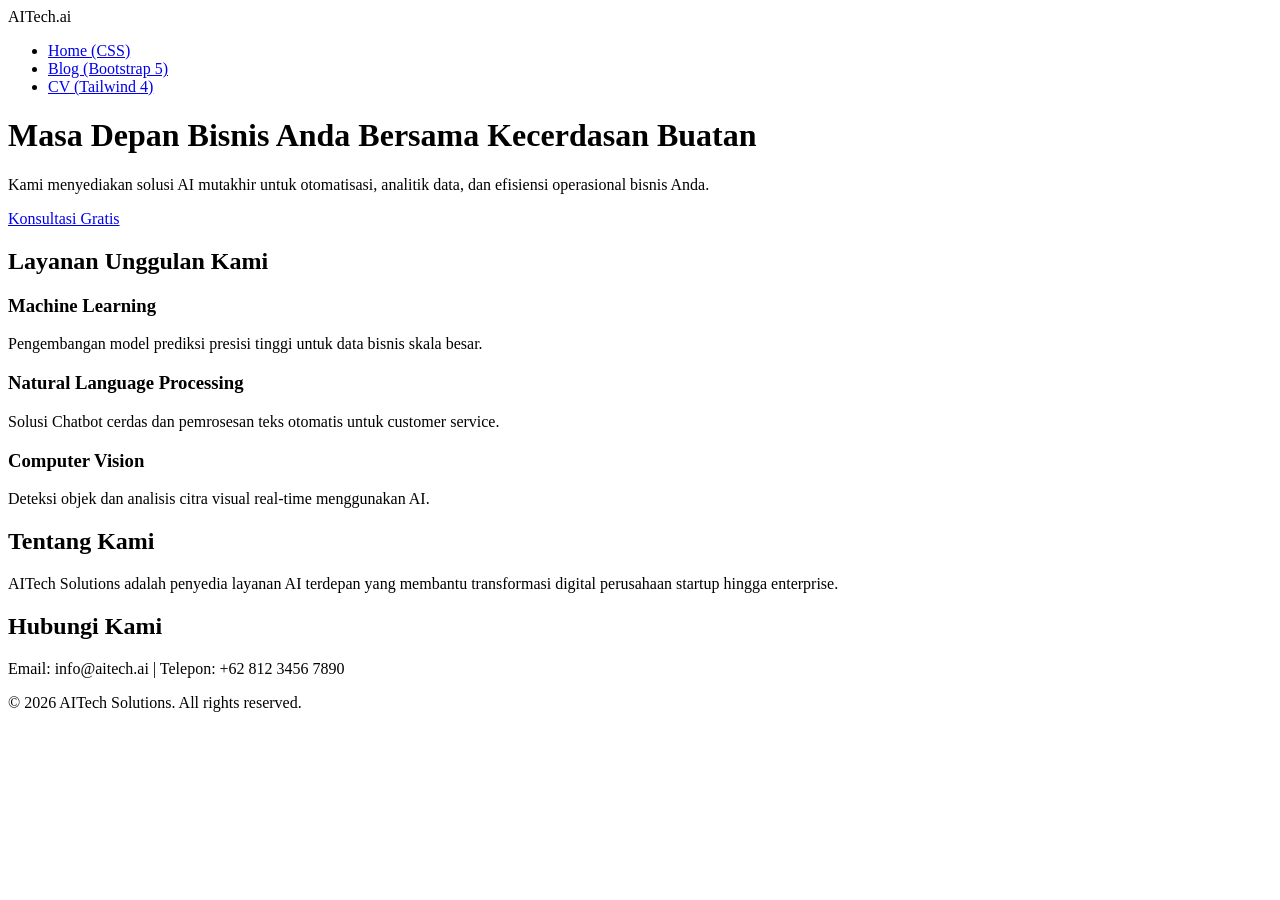
==== index.html @ 1548fb5c "Initial commit" ====
<!DOCTYPE html>
<html lang="id">
<head>
  <meta charset="UTF-8">
  <meta name="viewport" content="width=device-width, initial-scale=1.0">
  <title>AITech Solutions - Landing Page</title>
  <link rel="stylesheet" href="style.css">
</head>
<body>

  <!-- Navigasi Integrasi -->
  <nav class="navbar">
    <div class="logo">AITech.ai</div>
    <ul class="nav-links">
      <li><a href="index.html" class="active">Home (CSS)</a></li>
      <li><a href="blog.html">Blog (Bootstrap 5)</a></li>
      <li><a href="cv.html">CV (Tailwind 4)</a></li>
    </ul>
  </nav>

  <!-- Hero Section -->
  <header class="hero">
    <div class="hero-content">
      <h1>Masa Depan Bisnis Anda Bersama Kecerdasan Buatan</h1>
      <p>Kami menyediakan solusi AI mutakhir untuk otomatisasi, analitik data, dan efisiensi operasional bisnis Anda.</p>
      <a href="#contact" class="btn">Konsultasi Gratis</a>
    </div>
  </header>

  <!-- Features / Services Section -->
  <section class="services">
    <h2>Layanan Unggulan Kami</h2>
    <div class="card-grid">
      <div class="card">
        <h3>Machine Learning</h3>
        <p>Pengembangan model prediksi presisi tinggi untuk data bisnis skala besar.</p>
      </div>
      <div class="card">
        <h3>Natural Language Processing</h3>
        <p>Solusi Chatbot cerdas dan pemrosesan teks otomatis untuk customer service.</p>
      </div>
      <div class="card">
        <h3>Computer Vision</h3>
        <p>Deteksi objek dan analisis citra visual real-time menggunakan AI.</p>
      </div>
    </div>
  </section>

  <!-- About Section -->
  <section class="about">
    <h2>Tentang Kami</h2>
    <p>AITech Solutions adalah penyedia layanan AI terdepan yang membantu transformasi digital perusahaan startup hingga enterprise.</p>
  </section>

  <!-- Contact / Footer Section -->
  <footer id="contact" class="footer">
    <h2>Hubungi Kami</h2>
    <p>Email: info@aitech.ai | Telepon: +62 812 3456 7890</p>
    <p>&copy; 2026 AITech Solutions. All rights reserved.</p>
  </footer>

</body>
</html>
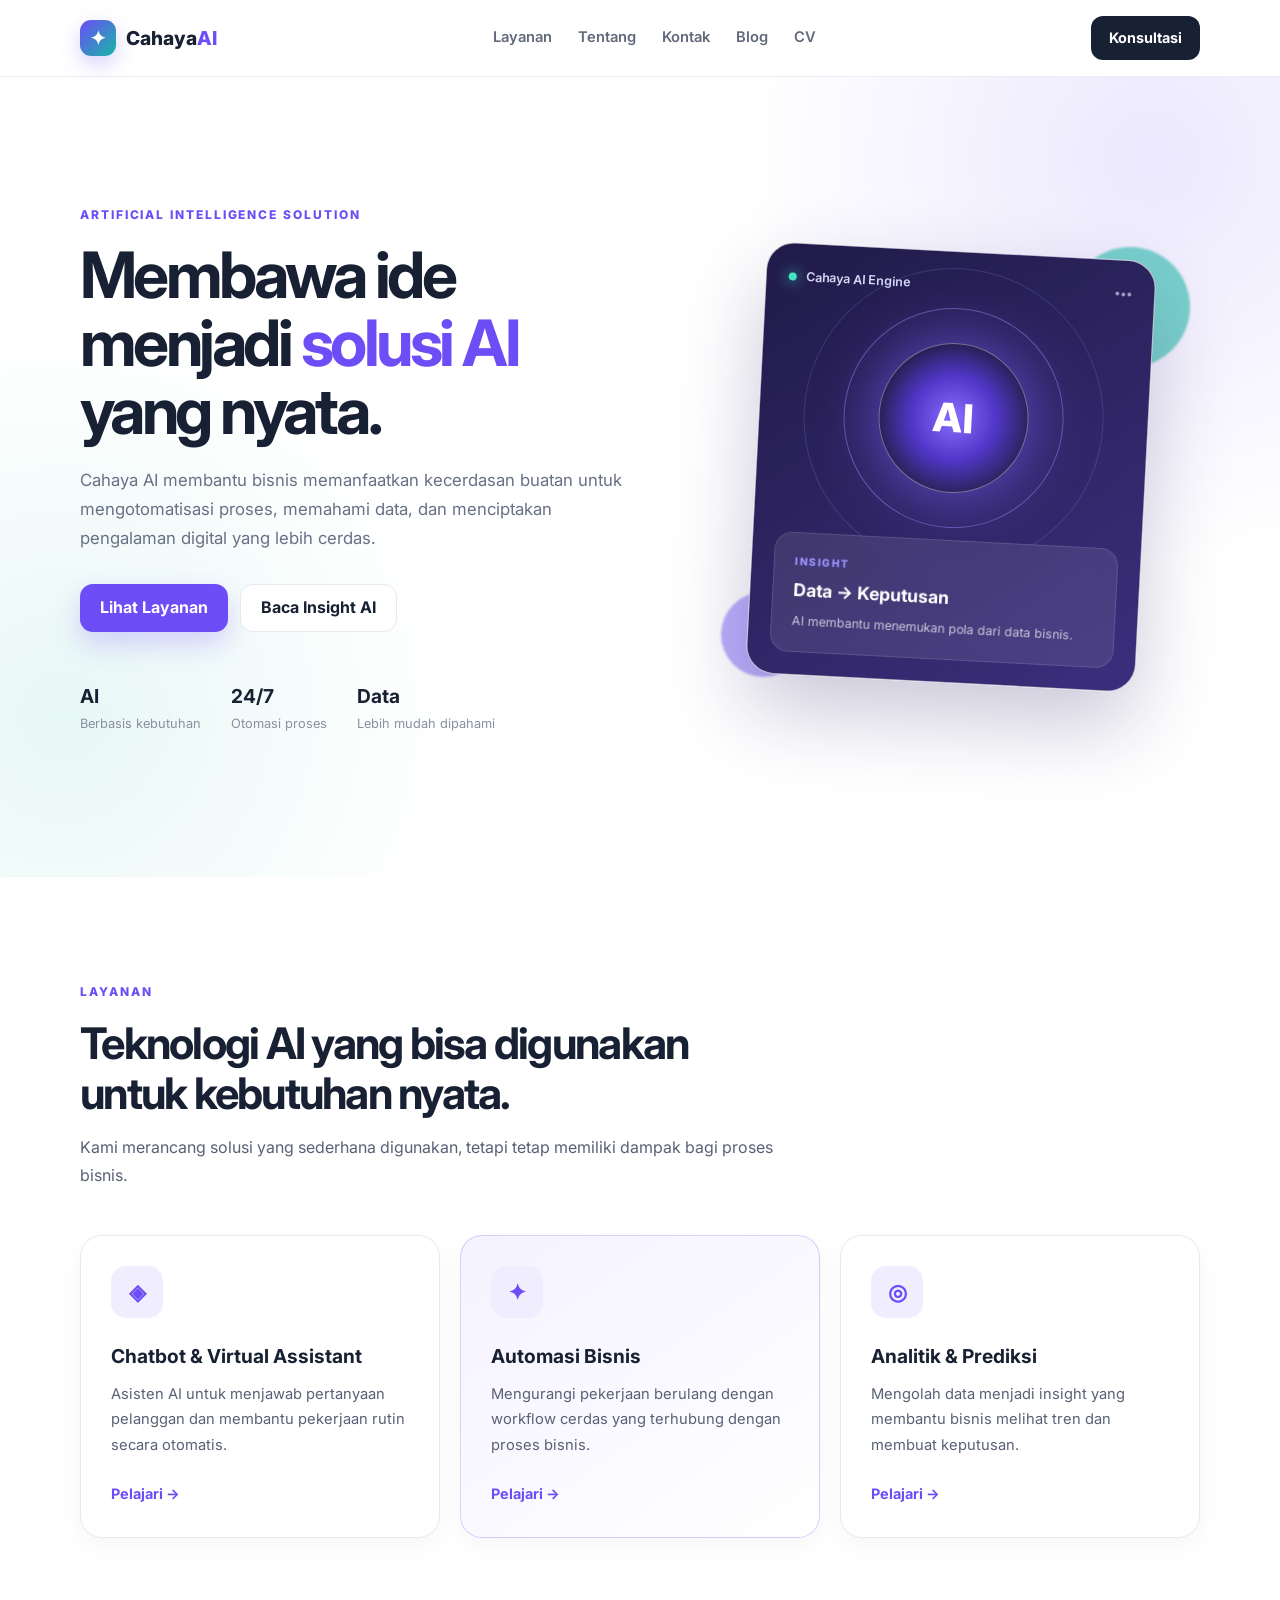
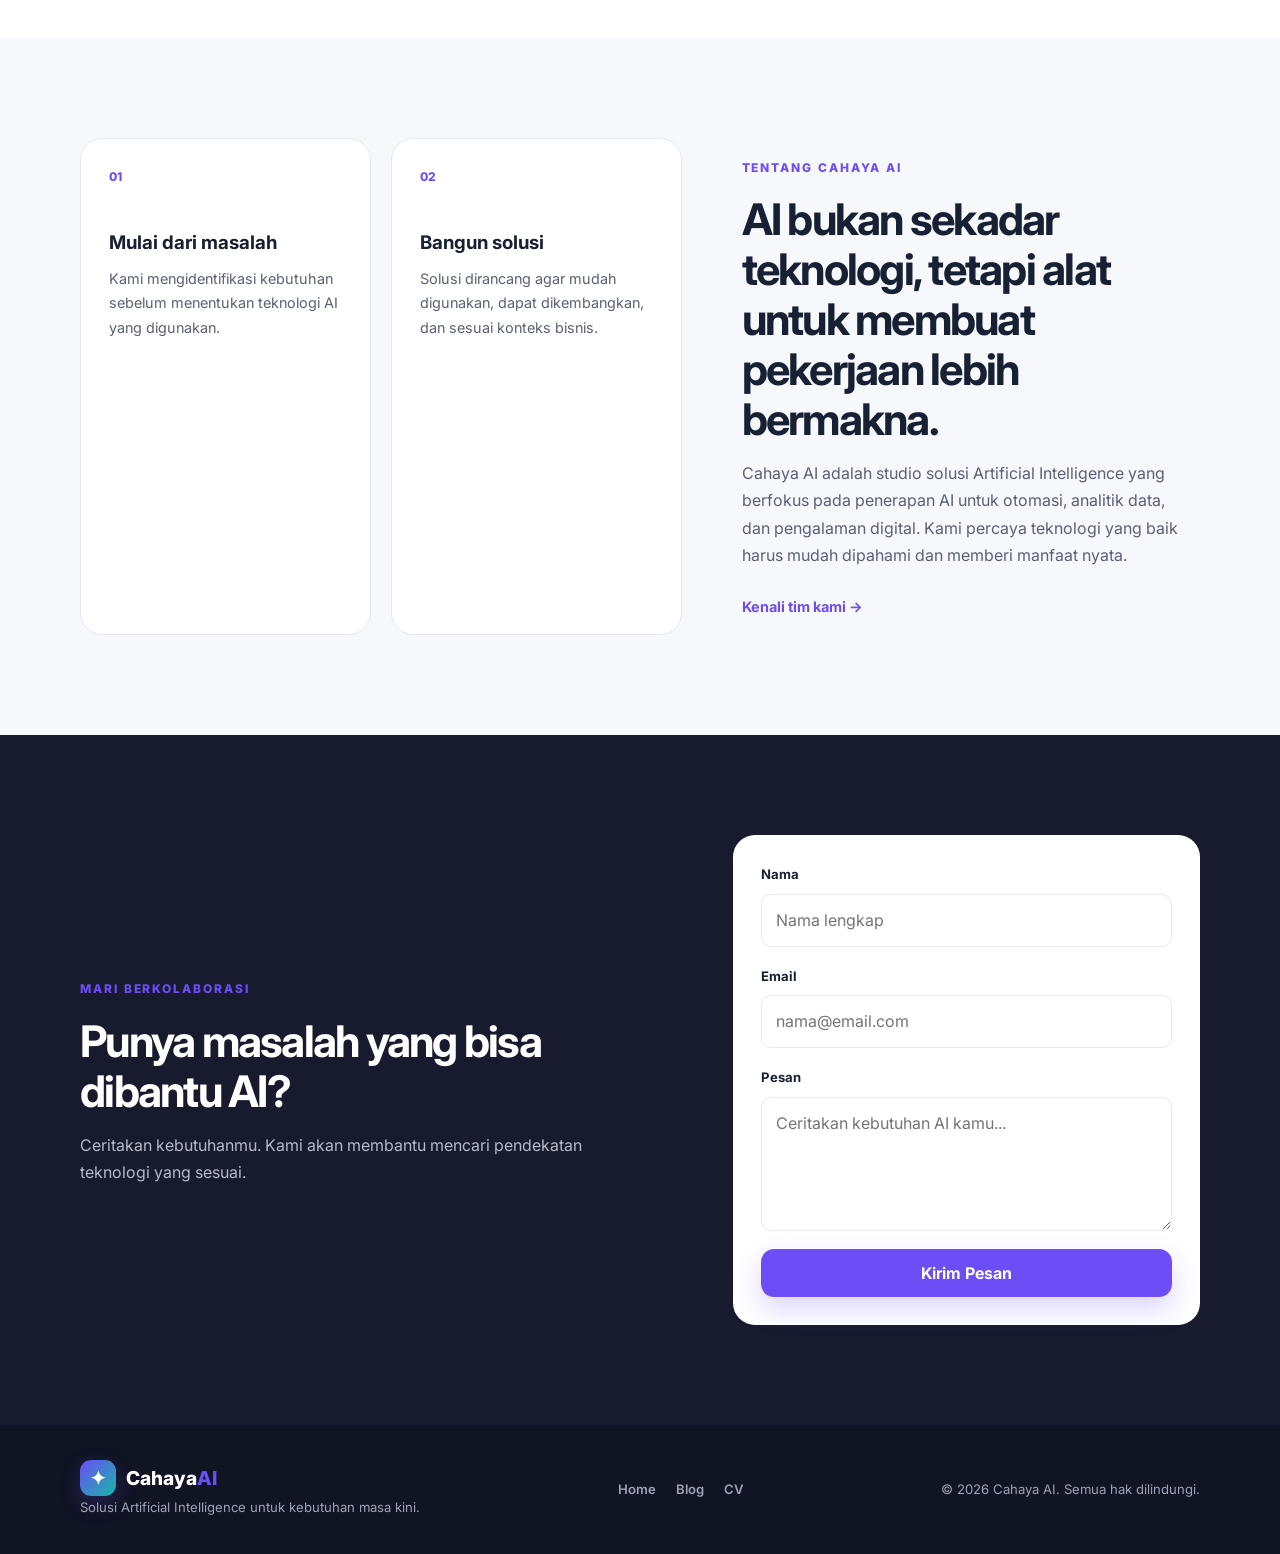
==== commit 1d934664: "commit" ====
--- a/index.html
+++ b/index.html
@@ -1,63 +1,194 @@
 <!DOCTYPE html>
 <html lang="id">
 <head>
-  <meta charset="UTF-8">
-  <meta name="viewport" content="width=device-width, initial-scale=1.0">
-  <title>AITech Solutions - Landing Page</title>
-  <link rel="stylesheet" href="style.css">
+    <meta charset="UTF-8">
+    <meta name="viewport" content="width=device-width, initial-scale=1.0">
+    <meta name="description" content="Cahaya AI - Jasa Artificial Intelligence untuk membantu bisnis berkembang melalui teknologi AI.">
+    <title>Cahaya AI | Solusi Artificial Intelligence</title>
+
+    <link rel="preconnect" href="https://fonts.googleapis.com">
+    <link rel="preconnect" href="https://fonts.gstatic.com" crossorigin>
+    <link href="https://fonts.googleapis.com/css2?family=Inter:wght@400;500;600;700;800&display=swap" rel="stylesheet">
+
+    <link rel="stylesheet" href="assets/css/style.css">
 </head>
 <body>
+    <header class="site-header">
+        <nav class="navbar container" aria-label="Navigasi utama">
+            <a class="brand" href="index.html" aria-label="Cahaya AI">
+                <span class="brand-mark">✦</span>
+                <span>Cahaya<span class="brand-accent">AI</span></span>
+            </a>
 
-  <!-- Navigasi Integrasi -->
-  <nav class="navbar">
-    <div class="logo">AITech.ai</div>
-    <ul class="nav-links">
-      <li><a href="index.html" class="active">Home (CSS)</a></li>
-      <li><a href="blog.html">Blog (Bootstrap 5)</a></li>
-      <li><a href="cv.html">CV (Tailwind 4)</a></li>
-    </ul>
-  </nav>
+            <div class="nav-links">
+                <a href="#layanan">Layanan</a>
+                <a href="#tentang">Tentang</a>
+                <a href="#kontak">Kontak</a>
+                <a href="blog.html">Blog</a>
+                <a href="cv.html">CV</a>
+            </div>
 
-  <!-- Hero Section -->
-  <header class="hero">
-    <div class="hero-content">
-      <h1>Masa Depan Bisnis Anda Bersama Kecerdasan Buatan</h1>
-      <p>Kami menyediakan solusi AI mutakhir untuk otomatisasi, analitik data, dan efisiensi operasional bisnis Anda.</p>
-      <a href="#contact" class="btn">Konsultasi Gratis</a>
-    </div>
-  </header>
+            <a class="nav-cta" href="#kontak">Konsultasi</a>
+        </nav>
+    </header>
 
-  <!-- Features / Services Section -->
-  <section class="services">
-    <h2>Layanan Unggulan Kami</h2>
-    <div class="card-grid">
-      <div class="card">
-        <h3>Machine Learning</h3>
-        <p>Pengembangan model prediksi presisi tinggi untuk data bisnis skala besar.</p>
-      </div>
-      <div class="card">
-        <h3>Natural Language Processing</h3>
-        <p>Solusi Chatbot cerdas dan pemrosesan teks otomatis untuk customer service.</p>
-      </div>
-      <div class="card">
-        <h3>Computer Vision</h3>
-        <p>Deteksi objek dan analisis citra visual real-time menggunakan AI.</p>
-      </div>
-    </div>
-  </section>
+    <main>
+        <section class="hero">
+            <div class="container hero-grid">
+                <div class="hero-content">
+                    <span class="eyebrow">ARTIFICIAL INTELLIGENCE SOLUTION</span>
+                    <h1>Membawa ide menjadi <span>solusi AI</span> yang nyata.</h1>
+                    <p>
+                        Cahaya AI membantu bisnis memanfaatkan kecerdasan buatan untuk
+                        mengotomatisasi proses, memahami data, dan menciptakan pengalaman
+                        digital yang lebih cerdas.
+                    </p>
 
-  <!-- About Section -->
-  <section class="about">
-    <h2>Tentang Kami</h2>
-    <p>AITech Solutions adalah penyedia layanan AI terdepan yang membantu transformasi digital perusahaan startup hingga enterprise.</p>
-  </section>
+                    <div class="hero-actions">
+                        <a class="button button-primary" href="#layanan">Lihat Layanan</a>
+                        <a class="button button-secondary" href="blog.html">Baca Insight AI</a>
+                    </div>
 
-  <!-- Contact / Footer Section -->
-  <footer id="contact" class="footer">
-    <h2>Hubungi Kami</h2>
-    <p>Email: info@aitech.ai | Telepon: +62 812 3456 7890</p>
-    <p>&copy; 2026 AITech Solutions. All rights reserved.</p>
-  </footer>
+                    <div class="hero-stats" aria-label="Keunggulan Cahaya AI">
+                        <div>
+                            <strong>AI</strong>
+                            <span>Berbasis kebutuhan</span>
+                        </div>
+                        <div>
+                            <strong>24/7</strong>
+                            <span>Otomasi proses</span>
+                        </div>
+                        <div>
+                            <strong>Data</strong>
+                            <span>Lebih mudah dipahami</span>
+                        </div>
+                    </div>
+                </div>
 
+                <div class="hero-visual" aria-label="Ilustrasi kecerdasan buatan">
+                    <div class="orb orb-one"></div>
+                    <div class="orb orb-two"></div>
+                    <div class="ai-panel">
+                        <div class="panel-top">
+                            <span class="status-dot"></span>
+                            <span>Cahaya AI Engine</span>
+                            <span class="panel-menu">•••</span>
+                        </div>
+                        <div class="ai-core">
+                            <div class="core-ring">
+                                <span>AI</span>
+                            </div>
+                            <div class="pulse pulse-one"></div>
+                            <div class="pulse pulse-two"></div>
+                        </div>
+                        <div class="insight-card">
+                            <span class="mini-label">INSIGHT</span>
+                            <strong>Data → Keputusan</strong>
+                            <p>AI membantu menemukan pola dari data bisnis.</p>
+                        </div>
+                    </div>
+                </div>
+            </div>
+        </section>
+
+        <section class="services section" id="layanan">
+            <div class="container">
+                <div class="section-heading">
+                    <span class="eyebrow">LAYANAN</span>
+                    <h2>Teknologi AI yang bisa digunakan untuk kebutuhan nyata.</h2>
+                    <p>Kami merancang solusi yang sederhana digunakan, tetapi tetap memiliki dampak bagi proses bisnis.</p>
+                </div>
+
+                <div class="service-grid">
+                    <article class="service-card">
+                        <div class="service-icon">◈</div>
+                        <h3>Chatbot & Virtual Assistant</h3>
+                        <p>Asisten AI untuk menjawab pertanyaan pelanggan dan membantu pekerjaan rutin secara otomatis.</p>
+                        <a href="#kontak">Pelajari →</a>
+                    </article>
+
+                    <article class="service-card featured-card">
+                        <div class="service-icon">✦</div>
+                        <h3>Automasi Bisnis</h3>
+                        <p>Mengurangi pekerjaan berulang dengan workflow cerdas yang terhubung dengan proses bisnis.</p>
+                        <a href="#kontak">Pelajari →</a>
+                    </article>
+
+                    <article class="service-card">
+                        <div class="service-icon">◎</div>
+                        <h3>Analitik & Prediksi</h3>
+                        <p>Mengolah data menjadi insight yang membantu bisnis melihat tren dan membuat keputusan.</p>
+                        <a href="#kontak">Pelajari →</a>
+                    </article>
+                </div>
+            </div>
+        </section>
+
+        <section class="about section" id="tentang">
+            <div class="container about-grid">
+                <div class="about-card">
+                    <span class="number">01</span>
+                    <h3>Mulai dari masalah</h3>
+                    <p>Kami mengidentifikasi kebutuhan sebelum menentukan teknologi AI yang digunakan.</p>
+                </div>
+                <div class="about-card">
+                    <span class="number">02</span>
+                    <h3>Bangun solusi</h3>
+                    <p>Solusi dirancang agar mudah digunakan, dapat dikembangkan, dan sesuai konteks bisnis.</p>
+                </div>
+                <div class="about-copy">
+                    <span class="eyebrow">TENTANG CAHAYA AI</span>
+                    <h2>AI bukan sekadar teknologi, tetapi alat untuk membuat pekerjaan lebih bermakna.</h2>
+                    <p>
+                        Cahaya AI adalah studio solusi Artificial Intelligence yang berfokus
+                        pada penerapan AI untuk otomasi, analitik data, dan pengalaman digital.
+                        Kami percaya teknologi yang baik harus mudah dipahami dan memberi manfaat nyata.
+                    </p>
+                    <a class="text-link" href="cv.html">Kenali tim kami →</a>
+                </div>
+            </div>
+        </section>
+
+        <section class="contact section" id="kontak">
+            <div class="container contact-box">
+                <div>
+                    <span class="eyebrow">MARI BERKOLABORASI</span>
+                    <h2>Punya masalah yang bisa dibantu AI?</h2>
+                    <p>Ceritakan kebutuhanmu. Kami akan membantu mencari pendekatan teknologi yang sesuai.</p>
+                </div>
+
+                <form class="contact-form" action="#" method="post">
+                    <label for="name">Nama</label>
+                    <input id="name" name="name" type="text" placeholder="Nama lengkap" required>
+
+                    <label for="email">Email</label>
+                    <input id="email" name="email" type="email" placeholder="nama@email.com" required>
+
+                    <label for="message">Pesan</label>
+                    <textarea id="message" name="message" rows="4" placeholder="Ceritakan kebutuhan AI kamu..." required></textarea>
+
+                    <button class="button button-primary" type="submit">Kirim Pesan</button>
+                </form>
+            </div>
+        </section>
+    </main>
+
+    <footer class="site-footer">
+        <div class="container footer-content">
+            <div>
+                <a class="brand" href="index.html">
+                    <span class="brand-mark">✦</span>
+                    <span>Cahaya<span class="brand-accent">AI</span></span>
+                </a>
+                <p>Solusi Artificial Intelligence untuk kebutuhan masa kini.</p>
+            </div>
+            <div class="footer-links">
+                <a href="index.html">Home</a>
+                <a href="blog.html">Blog</a>
+                <a href="cv.html">CV</a>
+            </div>
+            <p>© 2026 Cahaya AI. Semua hak dilindungi.</p>
+        </div>
+    </footer>
 </body>
-</html>+</html>
--- a/assets/css/style.css
+++ b/assets/css/style.css
@@ -0,0 +1,631 @@
+/* =========================================================
+   CAHAYA AI - External CSS
+   Landing page menggunakan CSS murni tanpa framework.
+   ========================================================= */
+
+:root {
+    --primary: #6c4df6;
+    --primary-dark: #4d35c7;
+    --secondary: #17b7a5;
+    --dark: #182033;
+    --text: #596176;
+    --light: #f7f8fc;
+    --white: #ffffff;
+    --border: #e7e9f1;
+    --shadow: 0 20px 60px rgba(40, 32, 90, 0.12);
+    --radius: 22px;
+}
+
+* {
+    box-sizing: border-box;
+    margin: 0;
+    padding: 0;
+}
+
+html {
+    scroll-behavior: smooth;
+}
+
+body {
+    font-family: "Inter", sans-serif;
+    color: var(--text);
+    background: var(--white);
+    line-height: 1.7;
+}
+
+a {
+    color: inherit;
+    text-decoration: none;
+}
+
+.container {
+    width: min(1120px, 92%);
+    margin-inline: auto;
+}
+
+.site-header {
+    position: sticky;
+    top: 0;
+    z-index: 100;
+    background: rgba(255, 255, 255, 0.92);
+    border-bottom: 1px solid rgba(231, 233, 241, 0.8);
+    backdrop-filter: blur(12px);
+}
+
+.navbar {
+    min-height: 76px;
+    display: flex;
+    align-items: center;
+    justify-content: space-between;
+    gap: 24px;
+}
+
+.brand {
+    display: inline-flex;
+    align-items: center;
+    gap: 10px;
+    color: var(--dark);
+    font-size: 1.2rem;
+    font-weight: 800;
+}
+
+.brand-mark {
+    width: 36px;
+    height: 36px;
+    display: grid;
+    place-items: center;
+    color: white;
+    background: linear-gradient(135deg, var(--primary), var(--secondary));
+    border-radius: 11px;
+    box-shadow: 0 8px 20px rgba(108, 77, 246, 0.25);
+}
+
+.brand-accent {
+    color: var(--primary);
+}
+
+.nav-links {
+    display: flex;
+    align-items: center;
+    gap: 26px;
+    font-size: 0.92rem;
+    font-weight: 600;
+    color: #62697b;
+}
+
+.nav-links a,
+.footer-links a {
+    transition: color 0.2s ease;
+}
+
+.nav-links a:hover,
+.footer-links a:hover {
+    color: var(--primary);
+}
+
+.nav-cta {
+    padding: 10px 18px;
+    color: white;
+    background: var(--dark);
+    border-radius: 12px;
+    font-size: 0.9rem;
+    font-weight: 700;
+    transition: transform 0.2s ease, background 0.2s ease;
+}
+
+.nav-cta:hover {
+    transform: translateY(-2px);
+    background: var(--primary);
+}
+
+.hero {
+    overflow: hidden;
+    padding: 90px 0 110px;
+    background:
+        radial-gradient(circle at 90% 10%, rgba(108, 77, 246, 0.13), transparent 30%),
+        radial-gradient(circle at 5% 80%, rgba(23, 183, 165, 0.10), transparent 28%);
+}
+
+.hero-grid {
+    min-height: 600px;
+    display: grid;
+    grid-template-columns: 1.05fr 0.95fr;
+    align-items: center;
+    gap: 70px;
+}
+
+.eyebrow {
+    display: inline-block;
+    margin-bottom: 16px;
+    color: var(--primary);
+    font-size: 0.75rem;
+    font-weight: 800;
+    letter-spacing: 0.16em;
+}
+
+.hero h1 {
+    max-width: 680px;
+    margin-bottom: 22px;
+    color: var(--dark);
+    font-size: clamp(2.8rem, 5vw, 5rem);
+    line-height: 1.06;
+    letter-spacing: -0.055em;
+}
+
+.hero h1 span {
+    color: var(--primary);
+}
+
+.hero-content > p {
+    max-width: 620px;
+    margin-bottom: 32px;
+    font-size: 1.05rem;
+    color: #687086;
+}
+
+.hero-actions {
+    display: flex;
+    flex-wrap: wrap;
+    gap: 12px;
+}
+
+.button {
+    display: inline-flex;
+    justify-content: center;
+    align-items: center;
+    min-height: 48px;
+    padding: 0 20px;
+    border: 0;
+    border-radius: 13px;
+    font: inherit;
+    font-weight: 700;
+    cursor: pointer;
+    transition: transform 0.2s ease, box-shadow 0.2s ease, background 0.2s ease;
+}
+
+.button:hover {
+    transform: translateY(-2px);
+}
+
+.button-primary {
+    color: white;
+    background: var(--primary);
+    box-shadow: 0 12px 28px rgba(108, 77, 246, 0.24);
+}
+
+.button-primary:hover {
+    background: var(--primary-dark);
+}
+
+.button-secondary {
+    color: var(--dark);
+    background: white;
+    border: 1px solid var(--border);
+}
+
+.hero-stats {
+    display: flex;
+    flex-wrap: wrap;
+    gap: 30px;
+    margin-top: 48px;
+}
+
+.hero-stats div {
+    display: flex;
+    flex-direction: column;
+}
+
+.hero-stats strong {
+    color: var(--dark);
+    font-size: 1.2rem;
+}
+
+.hero-stats span {
+    font-size: 0.8rem;
+    color: #8a90a0;
+}
+
+.hero-visual {
+    min-height: 500px;
+    position: relative;
+    display: grid;
+    place-items: center;
+}
+
+.ai-panel {
+    width: min(390px, 90%);
+    min-height: 420px;
+    position: relative;
+    z-index: 2;
+    padding: 22px;
+    overflow: hidden;
+    border: 1px solid rgba(255,255,255,0.7);
+    border-radius: 28px;
+    background: linear-gradient(145deg, #201b48, #3c2e7d);
+    box-shadow: 0 35px 80px rgba(47, 35, 105, 0.25);
+    transform: rotate(3deg);
+}
+
+.panel-top {
+    display: flex;
+    align-items: center;
+    gap: 9px;
+    color: #d9d6f7;
+    font-size: 0.78rem;
+    font-weight: 600;
+}
+
+.status-dot {
+    width: 8px;
+    height: 8px;
+    border-radius: 50%;
+    background: #42e6c2;
+    box-shadow: 0 0 14px #42e6c2;
+}
+
+.panel-menu {
+    margin-left: auto;
+    opacity: 0.65;
+}
+
+.ai-core {
+    height: 245px;
+    display: grid;
+    place-items: center;
+    position: relative;
+}
+
+.core-ring {
+    width: 150px;
+    height: 150px;
+    display: grid;
+    place-items: center;
+    border: 1px solid rgba(255,255,255,0.35);
+    border-radius: 50%;
+    box-shadow: 0 0 60px rgba(122, 96, 255, 0.7);
+    background: radial-gradient(circle, #8a6dff 0%, #5137c9 40%, transparent 70%);
+}
+
+.core-ring span {
+    color: white;
+    font-size: 2.5rem;
+    font-weight: 800;
+}
+
+.pulse {
+    position: absolute;
+    border: 1px solid rgba(157, 143, 255, 0.45);
+    border-radius: 50%;
+}
+
+.pulse-one {
+    width: 220px;
+    height: 220px;
+}
+
+.pulse-two {
+    width: 300px;
+    height: 300px;
+    opacity: 0.45;
+}
+
+.insight-card {
+    padding: 20px;
+    border: 1px solid rgba(255,255,255,0.12);
+    border-radius: 18px;
+    background: rgba(255,255,255,0.09);
+    color: white;
+    backdrop-filter: blur(10px);
+}
+
+.mini-label {
+    display: block;
+    margin-bottom: 4px;
+    color: #9f94ff;
+    font-size: 0.65rem;
+    font-weight: 800;
+    letter-spacing: 0.15em;
+}
+
+.insight-card strong {
+    display: block;
+    font-size: 1.1rem;
+}
+
+.insight-card p {
+    margin-top: 5px;
+    color: #c9c7db;
+    font-size: 0.78rem;
+}
+
+.orb {
+    position: absolute;
+    border-radius: 50%;
+    filter: blur(1px);
+}
+
+.orb-one {
+    width: 120px;
+    height: 120px;
+    top: 30px;
+    right: 10px;
+    background: rgba(23, 183, 165, 0.55);
+}
+
+.orb-two {
+    width: 85px;
+    height: 85px;
+    bottom: 40px;
+    left: 20px;
+    background: rgba(108, 77, 246, 0.45);
+}
+
+.section {
+    padding: 100px 0;
+}
+
+.section-heading {
+    max-width: 700px;
+    margin-bottom: 46px;
+}
+
+.section-heading h2,
+.about-copy h2,
+.contact-box h2 {
+    margin-bottom: 16px;
+    color: var(--dark);
+    font-size: clamp(2rem, 3.4vw, 3.2rem);
+    line-height: 1.15;
+    letter-spacing: -0.04em;
+}
+
+.service-grid {
+    display: grid;
+    grid-template-columns: repeat(3, 1fr);
+    gap: 20px;
+}
+
+.service-card {
+    padding: 30px;
+    border: 1px solid var(--border);
+    border-radius: var(--radius);
+    background: white;
+    box-shadow: 0 8px 25px rgba(32, 38, 61, 0.04);
+    transition: transform 0.25s ease, box-shadow 0.25s ease;
+}
+
+.service-card:hover {
+    transform: translateY(-7px);
+    box-shadow: var(--shadow);
+}
+
+.featured-card {
+    border-color: rgba(108, 77, 246, 0.25);
+    background: linear-gradient(145deg, #f5f2ff, #ffffff);
+}
+
+.service-icon {
+    width: 52px;
+    height: 52px;
+    display: grid;
+    place-items: center;
+    margin-bottom: 22px;
+    color: var(--primary);
+    background: #f0edff;
+    border-radius: 15px;
+    font-size: 1.4rem;
+    font-weight: 800;
+}
+
+.service-card h3 {
+    margin-bottom: 10px;
+    color: var(--dark);
+    font-size: 1.2rem;
+}
+
+.service-card p {
+    margin-bottom: 22px;
+    font-size: 0.92rem;
+}
+
+.service-card a,
+.text-link {
+    color: var(--primary);
+    font-weight: 700;
+    font-size: 0.9rem;
+}
+
+.about {
+    background: var(--light);
+}
+
+.about-grid {
+    display: grid;
+    grid-template-columns: 0.7fr 0.7fr 1.2fr;
+    gap: 20px;
+    align-items: stretch;
+}
+
+.about-card {
+    padding: 28px;
+    border-radius: var(--radius);
+    background: white;
+    border: 1px solid var(--border);
+}
+
+.number {
+    display: block;
+    margin-bottom: 40px;
+    color: var(--primary);
+    font-size: 0.75rem;
+    font-weight: 800;
+}
+
+.about-card h3 {
+    margin-bottom: 8px;
+    color: var(--dark);
+}
+
+.about-card p {
+    font-size: 0.9rem;
+}
+
+.about-copy {
+    padding: 15px 10px 15px 40px;
+}
+
+.about-copy p {
+    max-width: 580px;
+    margin-bottom: 24px;
+}
+
+.contact {
+    background: #171b2d;
+}
+
+.contact-box {
+    display: grid;
+    grid-template-columns: 1fr 0.8fr;
+    gap: 70px;
+    align-items: center;
+}
+
+.contact-box h2,
+.contact-box > div > p {
+    color: white;
+}
+
+.contact-box > div > p {
+    max-width: 560px;
+    color: #b5bac9;
+}
+
+.contact-form {
+    display: flex;
+    flex-direction: column;
+    gap: 8px;
+    padding: 28px;
+    border-radius: var(--radius);
+    background: white;
+}
+
+.contact-form label {
+    color: var(--dark);
+    font-size: 0.82rem;
+    font-weight: 700;
+}
+
+.contact-form input,
+.contact-form textarea {
+    width: 100%;
+    margin-bottom: 10px;
+    padding: 12px 14px;
+    border: 1px solid var(--border);
+    border-radius: 10px;
+    outline: none;
+    font: inherit;
+    resize: vertical;
+}
+
+.contact-form input:focus,
+.contact-form textarea:focus {
+    border-color: var(--primary);
+    box-shadow: 0 0 0 3px rgba(108, 77, 246, 0.1);
+}
+
+.site-footer {
+    padding: 35px 0;
+    background: #111423;
+    color: #9da3b5;
+}
+
+.footer-content {
+    display: flex;
+    align-items: center;
+    justify-content: space-between;
+    gap: 25px;
+    flex-wrap: wrap;
+}
+
+.footer-content .brand {
+    color: white;
+}
+
+.footer-content p {
+    font-size: 0.82rem;
+}
+
+.footer-links {
+    display: flex;
+    gap: 20px;
+    font-size: 0.82rem;
+    font-weight: 600;
+}
+
+/* Responsive */
+@media (max-width: 900px) {
+    .hero-grid,
+    .contact-box {
+        grid-template-columns: 1fr;
+    }
+
+    .hero {
+        padding-top: 60px;
+    }
+
+    .hero-visual {
+        min-height: 430px;
+    }
+
+    .service-grid {
+        grid-template-columns: 1fr;
+    }
+
+    .about-grid {
+        grid-template-columns: 1fr 1fr;
+    }
+
+    .about-copy {
+        grid-column: 1 / -1;
+        padding: 30px 0 0;
+    }
+}
+
+@media (max-width: 680px) {
+    .nav-links {
+        display: none;
+    }
+
+    .nav-cta {
+        padding: 9px 14px;
+    }
+
+    .hero h1 {
+        font-size: 2.65rem;
+    }
+
+    .hero-stats {
+        gap: 20px;
+    }
+
+    .section {
+        padding: 75px 0;
+    }
+
+    .about-grid {
+        grid-template-columns: 1fr;
+    }
+
+    .about-copy {
+        grid-column: auto;
+    }
+
+    .contact-box {
+        gap: 35px;
+    }
+
+    .footer-content {
+        align-items: flex-start;
+        flex-direction: column;
+    }
+}
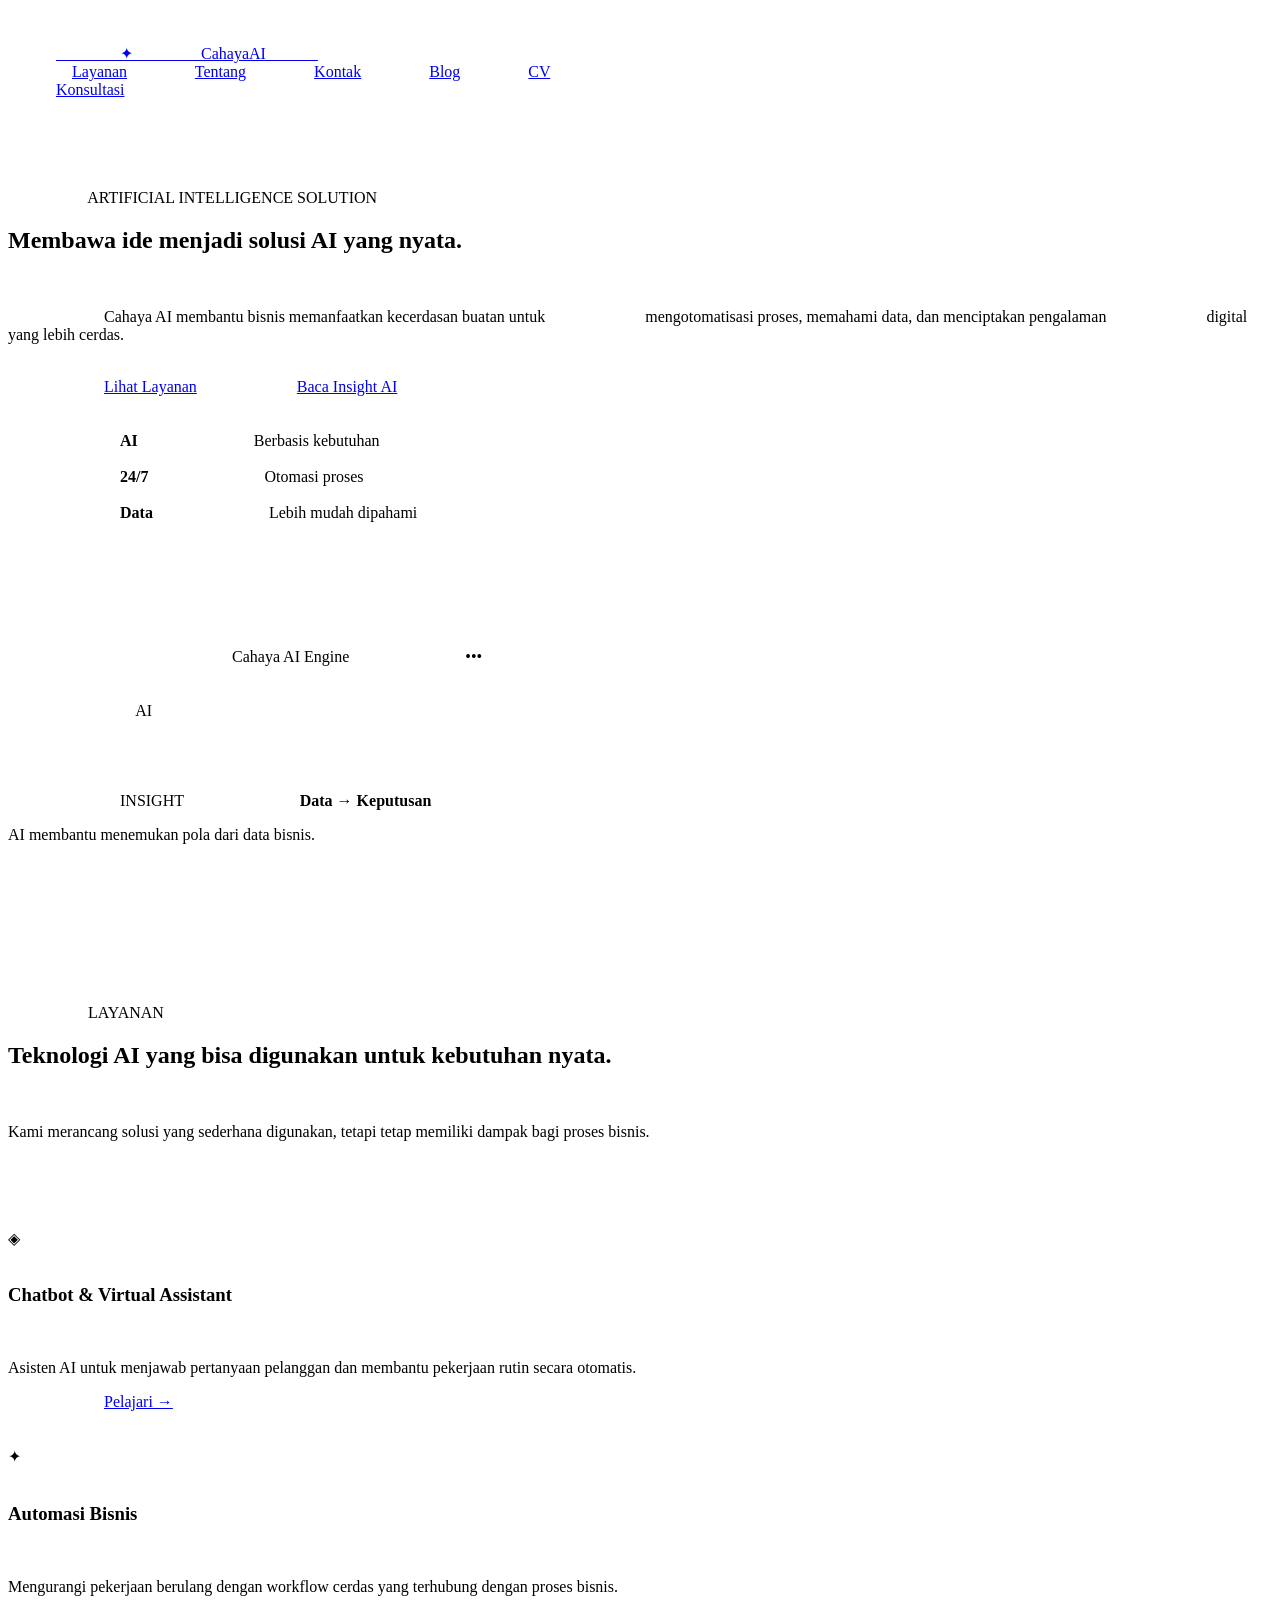
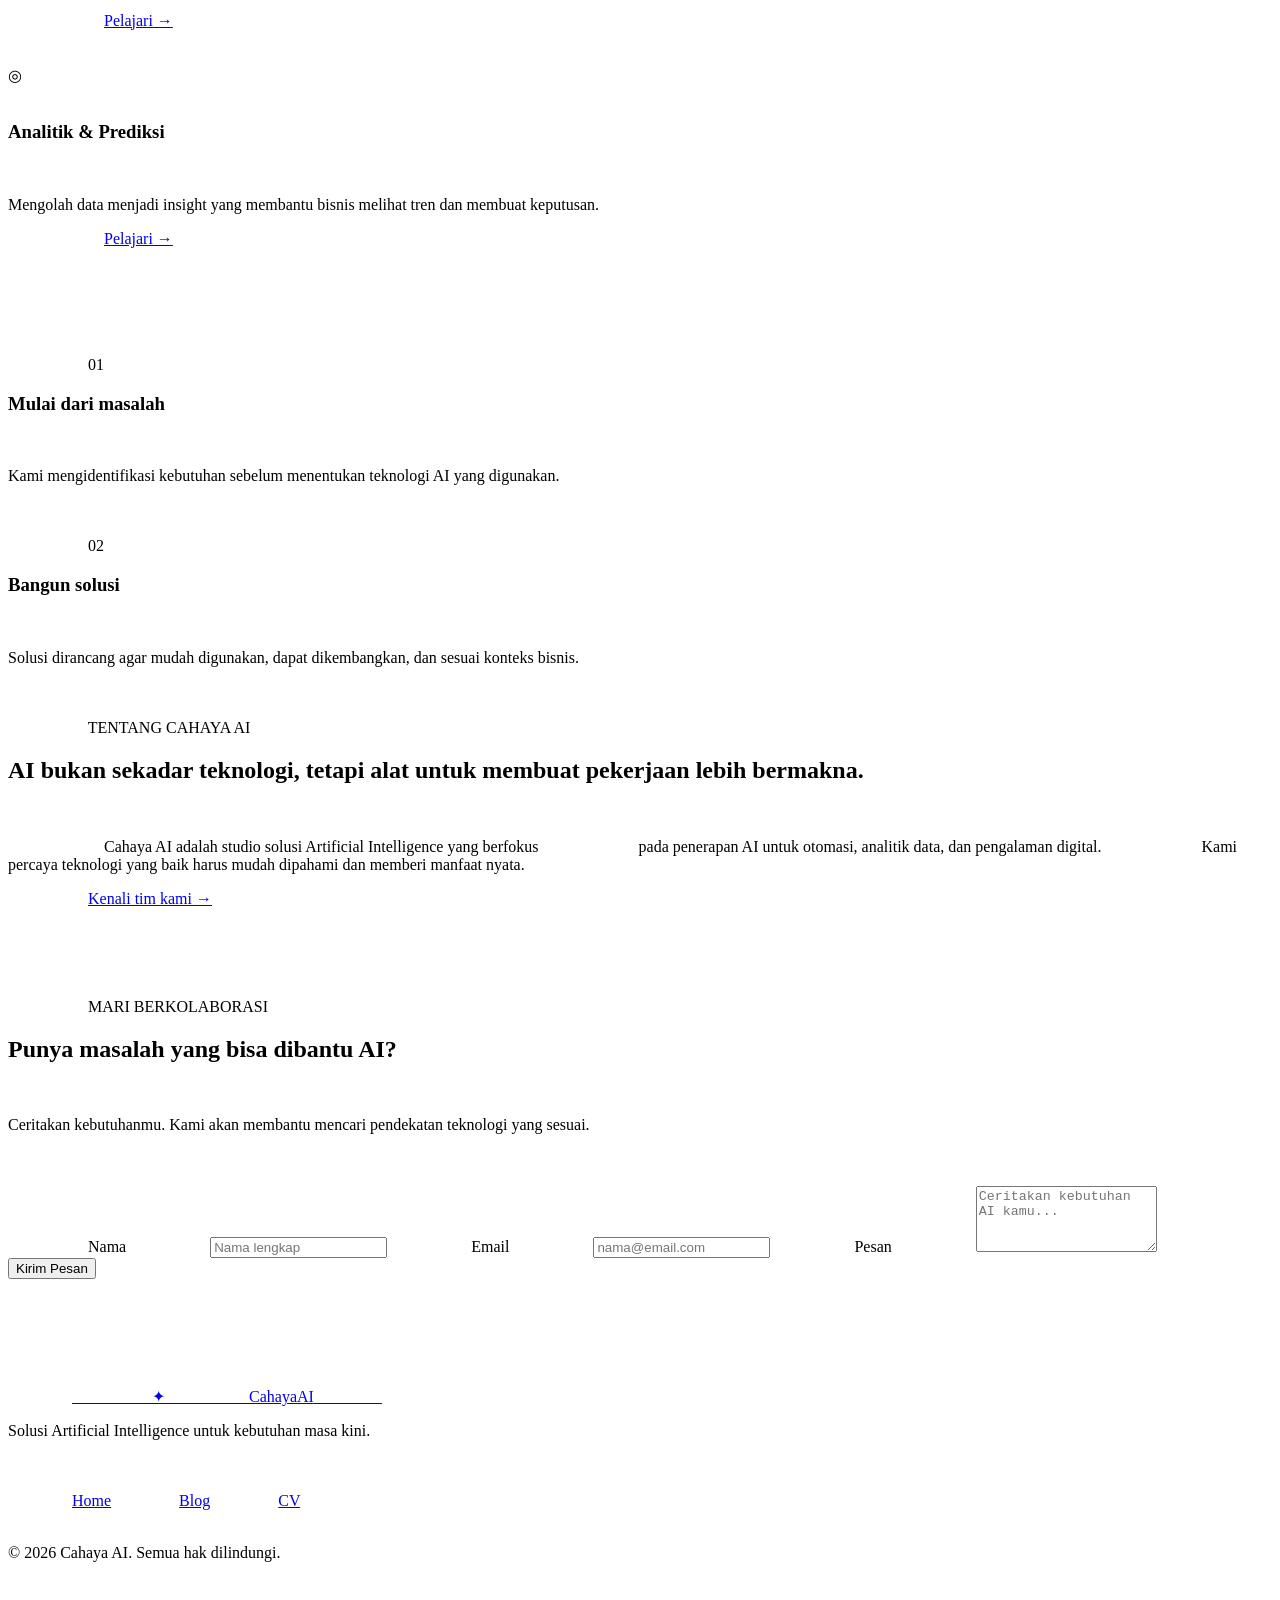
==== commit 45ab3f54: "." ====
--- a/index.html
+++ b/index.html
@@ -1,194 +1,194 @@
 <!DOCTYPE html>
 <html lang="id">
 <head>
-    <meta charset="UTF-8">
-    <meta name="viewport" content="width=device-width, initial-scale=1.0">
-    <meta name="description" content="Cahaya AI - Jasa Artificial Intelligence untuk membantu bisnis berkembang melalui teknologi AI.">
-    <title>Cahaya AI | Solusi Artificial Intelligence</title>
+    <meta charset="UTF-8">
+    <meta name="viewport" content="width=device-width, initial-scale=1.0">
+    <meta name="description" content="Cahaya AI - Jasa Artificial Intelligence untuk membantu bisnis berkembang melalui teknologi AI.">
+    <title>Cahaya AI | Solusi Artificial Intelligence</title>
 
-    <link rel="preconnect" href="https://fonts.googleapis.com">
-    <link rel="preconnect" href="https://fonts.gstatic.com" crossorigin>
-    <link href="https://fonts.googleapis.com/css2?family=Inter:wght@400;500;600;700;800&display=swap" rel="stylesheet">
+    <link rel="preconnect" href="https://fonts.googleapis.com">
+    <link rel="preconnect" href="https://fonts.gstatic.com" crossorigin>
+    <link href="https://fonts.googleapis.com/css2?family=Inter:wght@400;500;600;700;800&display=swap" rel="stylesheet">
 
-    <link rel="stylesheet" href="assets/css/style.css">
+    <link rel="stylesheet" href="assets/css/style.css">
 </head>
 <body>
-    <header class="site-header">
-        <nav class="navbar container" aria-label="Navigasi utama">
-            <a class="brand" href="index.html" aria-label="Cahaya AI">
-                <span class="brand-mark">✦</span>
-                <span>Cahaya<span class="brand-accent">AI</span></span>
-            </a>
+    <header class="site-header">
+        <nav class="navbar container" aria-label="Navigasi utama">
+            <a class="brand" href="index.html" aria-label="Cahaya AI">
+                <span class="brand-mark">✦</span>
+                <span>Cahaya<span class="brand-accent">AI</span></span>
+            </a>
 
-            <div class="nav-links">
-                <a href="#layanan">Layanan</a>
-                <a href="#tentang">Tentang</a>
-                <a href="#kontak">Kontak</a>
-                <a href="blog.html">Blog</a>
-                <a href="cv.html">CV</a>
-            </div>
+            <div class="nav-links">
+                <a href="#layanan">Layanan</a>
+                <a href="#tentang">Tentang</a>
+                <a href="#kontak">Kontak</a>
+                <a href="blog.html">Blog</a>
+                <a href="cv.html">CV</a>
+            </div>
 
-            <a class="nav-cta" href="#kontak">Konsultasi</a>
-        </nav>
-    </header>
+            <a class="nav-cta" href="#kontak">Konsultasi</a>
+        </nav>
+    </header>
 
-    <main>
-        <section class="hero">
-            <div class="container hero-grid">
-                <div class="hero-content">
-                    <span class="eyebrow">ARTIFICIAL INTELLIGENCE SOLUTION</span>
-                    <h1>Membawa ide menjadi <span>solusi AI</span> yang nyata.</h1>
-                    <p>
-                        Cahaya AI membantu bisnis memanfaatkan kecerdasan buatan untuk
-                        mengotomatisasi proses, memahami data, dan menciptakan pengalaman
-                        digital yang lebih cerdas.
-                    </p>
+    <main>
+        <section class="hero">
+            <div class="container hero-grid">
+                <div class="hero-content">
+                    <span class="eyebrow">ARTIFICIAL INTELLIGENCE SOLUTION</span>
+                    <h1>Membawa ide menjadi <span>solusi AI</span> yang nyata.</h1>
+                    <p>
+                        Cahaya AI membantu bisnis memanfaatkan kecerdasan buatan untuk
+                        mengotomatisasi proses, memahami data, dan menciptakan pengalaman
+                        digital yang lebih cerdas.
+                    </p>
 
-                    <div class="hero-actions">
-                        <a class="button button-primary" href="#layanan">Lihat Layanan</a>
-                        <a class="button button-secondary" href="blog.html">Baca Insight AI</a>
-                    </div>
+                    <div class="hero-actions">
+                        <a class="button button-primary" href="#layanan">Lihat Layanan</a>
+                        <a class="button button-secondary" href="blog.html">Baca Insight AI</a>
+                    </div>
 
-                    <div class="hero-stats" aria-label="Keunggulan Cahaya AI">
-                        <div>
-                            <strong>AI</strong>
-                            <span>Berbasis kebutuhan</span>
-                        </div>
-                        <div>
-                            <strong>24/7</strong>
-                            <span>Otomasi proses</span>
-                        </div>
-                        <div>
-                            <strong>Data</strong>
-                            <span>Lebih mudah dipahami</span>
-                        </div>
-                    </div>
-                </div>
+                    <div class="hero-stats" aria-label="Keunggulan Cahaya AI">
+                        <div>
+                            <strong>AI</strong>
+                            <span>Berbasis kebutuhan</span>
+                        </div>
+                        <div>
+                            <strong>24/7</strong>
+                            <span>Otomasi proses</span>
+                        </div>
+                        <div>
+                            <strong>Data</strong>
+                            <span>Lebih mudah dipahami</span>
+                        </div>
+                    </div>
+                </div>
 
-                <div class="hero-visual" aria-label="Ilustrasi kecerdasan buatan">
-                    <div class="orb orb-one"></div>
-                    <div class="orb orb-two"></div>
-                    <div class="ai-panel">
-                        <div class="panel-top">
-                            <span class="status-dot"></span>
-                            <span>Cahaya AI Engine</span>
-                            <span class="panel-menu">•••</span>
-                        </div>
-                        <div class="ai-core">
-                            <div class="core-ring">
-                                <span>AI</span>
-                            </div>
-                            <div class="pulse pulse-one"></div>
-                            <div class="pulse pulse-two"></div>
-                        </div>
-                        <div class="insight-card">
-                            <span class="mini-label">INSIGHT</span>
-                            <strong>Data → Keputusan</strong>
-                            <p>AI membantu menemukan pola dari data bisnis.</p>
-                        </div>
-                    </div>
-                </div>
-            </div>
-        </section>
+                <div class="hero-visual" aria-label="Ilustrasi kecerdasan buatan">
+                    <div class="orb orb-one"></div>
+                    <div class="orb orb-two"></div>
+                    <div class="ai-panel">
+                        <div class="panel-top">
+                            <span class="status-dot"></span>
+                            <span>Cahaya AI Engine</span>
+                            <span class="panel-menu">•••</span>
+                        </div>
+                        <div class="ai-core">
+                            <div class="core-ring">
+                                <span>AI</span>
+                            </div>
+                            <div class="pulse pulse-one"></div>
+                            <div class="pulse pulse-two"></div>
+                        </div>
+                        <div class="insight-card">
+                            <span class="mini-label">INSIGHT</span>
+                            <strong>Data → Keputusan</strong>
+                            <p>AI membantu menemukan pola dari data bisnis.</p>
+                        </div>
+                    </div>
+                </div>
+            </div>
+        </section>
 
-        <section class="services section" id="layanan">
-            <div class="container">
-                <div class="section-heading">
-                    <span class="eyebrow">LAYANAN</span>
-                    <h2>Teknologi AI yang bisa digunakan untuk kebutuhan nyata.</h2>
-                    <p>Kami merancang solusi yang sederhana digunakan, tetapi tetap memiliki dampak bagi proses bisnis.</p>
-                </div>
+        <section class="services section" id="layanan">
+            <div class="container">
+                <div class="section-heading">
+                    <span class="eyebrow">LAYANAN</span>
+                    <h2>Teknologi AI yang bisa digunakan untuk kebutuhan nyata.</h2>
+                    <p>Kami merancang solusi yang sederhana digunakan, tetapi tetap memiliki dampak bagi proses bisnis.</p>
+                </div>
 
-                <div class="service-grid">
-                    <article class="service-card">
-                        <div class="service-icon">◈</div>
-                        <h3>Chatbot & Virtual Assistant</h3>
-                        <p>Asisten AI untuk menjawab pertanyaan pelanggan dan membantu pekerjaan rutin secara otomatis.</p>
-                        <a href="#kontak">Pelajari →</a>
-                    </article>
+                <div class="service-grid">
+                    <article class="service-card">
+                        <div class="service-icon">◈</div>
+                        <h3>Chatbot & Virtual Assistant</h3>
+                        <p>Asisten AI untuk menjawab pertanyaan pelanggan dan membantu pekerjaan rutin secara otomatis.</p>
+                        <a href="#kontak">Pelajari →</a>
+                    </article>
 
-                    <article class="service-card featured-card">
-                        <div class="service-icon">✦</div>
-                        <h3>Automasi Bisnis</h3>
-                        <p>Mengurangi pekerjaan berulang dengan workflow cerdas yang terhubung dengan proses bisnis.</p>
-                        <a href="#kontak">Pelajari →</a>
-                    </article>
+                    <article class="service-card featured-card">
+                        <div class="service-icon">✦</div>
+                        <h3>Automasi Bisnis</h3>
+                        <p>Mengurangi pekerjaan berulang dengan workflow cerdas yang terhubung dengan proses bisnis.</p>
+                        <a href="#kontak">Pelajari →</a>
+                    </article>
 
-                    <article class="service-card">
-                        <div class="service-icon">◎</div>
-                        <h3>Analitik & Prediksi</h3>
-                        <p>Mengolah data menjadi insight yang membantu bisnis melihat tren dan membuat keputusan.</p>
-                        <a href="#kontak">Pelajari →</a>
-                    </article>
-                </div>
-            </div>
-        </section>
+                    <article class="service-card">
+                        <div class="service-icon">◎</div>
+                        <h3>Analitik & Prediksi</h3>
+                        <p>Mengolah data menjadi insight yang membantu bisnis melihat tren dan membuat keputusan.</p>
+                        <a href="#kontak">Pelajari →</a>
+                    </article>
+                </div>
+            </div>
+        </section>
 
-        <section class="about section" id="tentang">
-            <div class="container about-grid">
-                <div class="about-card">
-                    <span class="number">01</span>
-                    <h3>Mulai dari masalah</h3>
-                    <p>Kami mengidentifikasi kebutuhan sebelum menentukan teknologi AI yang digunakan.</p>
-                </div>
-                <div class="about-card">
-                    <span class="number">02</span>
-                    <h3>Bangun solusi</h3>
-                    <p>Solusi dirancang agar mudah digunakan, dapat dikembangkan, dan sesuai konteks bisnis.</p>
-                </div>
-                <div class="about-copy">
-                    <span class="eyebrow">TENTANG CAHAYA AI</span>
-                    <h2>AI bukan sekadar teknologi, tetapi alat untuk membuat pekerjaan lebih bermakna.</h2>
-                    <p>
-                        Cahaya AI adalah studio solusi Artificial Intelligence yang berfokus
-                        pada penerapan AI untuk otomasi, analitik data, dan pengalaman digital.
-                        Kami percaya teknologi yang baik harus mudah dipahami dan memberi manfaat nyata.
-                    </p>
-                    <a class="text-link" href="cv.html">Kenali tim kami →</a>
-                </div>
-            </div>
-        </section>
+        <section class="about section" id="tentang">
+            <div class="container about-grid">
+                <div class="about-card">
+                    <span class="number">01</span>
+                    <h3>Mulai dari masalah</h3>
+                    <p>Kami mengidentifikasi kebutuhan sebelum menentukan teknologi AI yang digunakan.</p>
+                </div>
+                <div class="about-card">
+                    <span class="number">02</span>
+                    <h3>Bangun solusi</h3>
+                    <p>Solusi dirancang agar mudah digunakan, dapat dikembangkan, dan sesuai konteks bisnis.</p>
+                </div>
+                <div class="about-copy">
+                    <span class="eyebrow">TENTANG CAHAYA AI</span>
+                    <h2>AI bukan sekadar teknologi, tetapi alat untuk membuat pekerjaan lebih bermakna.</h2>
+                    <p>
+                        Cahaya AI adalah studio solusi Artificial Intelligence yang berfokus
+                        pada penerapan AI untuk otomasi, analitik data, dan pengalaman digital.
+                        Kami percaya teknologi yang baik harus mudah dipahami dan memberi manfaat nyata.
+                    </p>
+                    <a class="text-link" href="cv.html">Kenali tim kami →</a>
+                </div>
+            </div>
+        </section>
 
-        <section class="contact section" id="kontak">
-            <div class="container contact-box">
-                <div>
-                    <span class="eyebrow">MARI BERKOLABORASI</span>
-                    <h2>Punya masalah yang bisa dibantu AI?</h2>
-                    <p>Ceritakan kebutuhanmu. Kami akan membantu mencari pendekatan teknologi yang sesuai.</p>
-                </div>
+        <section class="contact section" id="kontak">
+            <div class="container contact-box">
+                <div>
+                    <span class="eyebrow">MARI BERKOLABORASI</span>
+                    <h2>Punya masalah yang bisa dibantu AI?</h2>
+                    <p>Ceritakan kebutuhanmu. Kami akan membantu mencari pendekatan teknologi yang sesuai.</p>
+                </div>
 
-                <form class="contact-form" action="#" method="post">
-                    <label for="name">Nama</label>
-                    <input id="name" name="name" type="text" placeholder="Nama lengkap" required>
+                <form class="contact-form" action="#" method="post">
+                    <label for="name">Nama</label>
+                    <input id="name" name="name" type="text" placeholder="Nama lengkap" required>
 
-                    <label for="email">Email</label>
-                    <input id="email" name="email" type="email" placeholder="nama@email.com" required>
+                    <label for="email">Email</label>
+                    <input id="email" name="email" type="email" placeholder="nama@email.com" required>
 
-                    <label for="message">Pesan</label>
-                    <textarea id="message" name="message" rows="4" placeholder="Ceritakan kebutuhan AI kamu..." required></textarea>
+                    <label for="message">Pesan</label>
+                    <textarea id="message" name="message" rows="4" placeholder="Ceritakan kebutuhan AI kamu..." required></textarea>
 
-                    <button class="button button-primary" type="submit">Kirim Pesan</button>
-                </form>
-            </div>
-        </section>
-    </main>
+                    <button class="button button-primary" type="submit">Kirim Pesan</button>
+                </form>
+            </div>
+        </section>
+    </main>
 
-    <footer class="site-footer">
-        <div class="container footer-content">
-            <div>
-                <a class="brand" href="index.html">
-                    <span class="brand-mark">✦</span>
-                    <span>Cahaya<span class="brand-accent">AI</span></span>
-                </a>
-                <p>Solusi Artificial Intelligence untuk kebutuhan masa kini.</p>
-            </div>
-            <div class="footer-links">
-                <a href="index.html">Home</a>
-                <a href="blog.html">Blog</a>
-                <a href="cv.html">CV</a>
-            </div>
-            <p>© 2026 Cahaya AI. Semua hak dilindungi.</p>
-        </div>
-    </footer>
+    <footer class="site-footer">
+        <div class="container footer-content">
+            <div>
+                <a class="brand" href="index.html">
+                    <span class="brand-mark">✦</span>
+                    <span>Cahaya<span class="brand-accent">AI</span></span>
+                </a>
+                <p>Solusi Artificial Intelligence untuk kebutuhan masa kini.</p>
+            </div>
+            <div class="footer-links">
+                <a href="index.html">Home</a>
+                <a href="blog.html">Blog</a>
+                <a href="cv.html">CV</a>
+            </div>
+            <p>© 2026 Cahaya AI. Semua hak dilindungi.</p>
+        </div>
+    </footer>
 </body>
 </html>
--- a/assets/css/style.css
+++ b/assets/css/style.css
@@ -1,631 +1,631 @@
 /* =========================================================
-   CAHAYA AI - External CSS
-   Landing page menggunakan CSS murni tanpa framework.
-   ========================================================= */
+   CAHAYA AI - External CSS
+   Landing page menggunakan CSS murni tanpa framework.
+   ========================================================= */
 
 :root {
-    --primary: #6c4df6;
-    --primary-dark: #4d35c7;
-    --secondary: #17b7a5;
-    --dark: #182033;
-    --text: #596176;
-    --light: #f7f8fc;
-    --white: #ffffff;
-    --border: #e7e9f1;
-    --shadow: 0 20px 60px rgba(40, 32, 90, 0.12);
-    --radius: 22px;
+    --primary: #6c4df6;
+    --primary-dark: #4d35c7;
+    --secondary: #17b7a5;
+    --dark: #182033;
+    --text: #596176;
+    --light: #f7f8fc;
+    --white: #ffffff;
+    --border: #e7e9f1;
+    --shadow: 0 20px 60px rgba(40, 32, 90, 0.12);
+    --radius: 22px;
 }
 
 * {
-    box-sizing: border-box;
-    margin: 0;
-    padding: 0;
+    box-sizing: border-box;
+    margin: 0;
+    padding: 0;
 }
 
 html {
-    scroll-behavior: smooth;
+    scroll-behavior: smooth;
 }
 
 body {
-    font-family: "Inter", sans-serif;
-    color: var(--text);
-    background: var(--white);
-    line-height: 1.7;
+    font-family: "Inter", sans-serif;
+    color: var(--text);
+    background: var(--white);
+    line-height: 1.7;
 }
 
 a {
-    color: inherit;
-    text-decoration: none;
+    color: inherit;
+    text-decoration: none;
 }
 
 .container {
-    width: min(1120px, 92%);
-    margin-inline: auto;
+    width: min(1120px, 92%);
+    margin-inline: auto;
 }
 
 .site-header {
-    position: sticky;
-    top: 0;
-    z-index: 100;
-    background: rgba(255, 255, 255, 0.92);
-    border-bottom: 1px solid rgba(231, 233, 241, 0.8);
-    backdrop-filter: blur(12px);
+    position: sticky;
+    top: 0;
+    z-index: 100;
+    background: rgba(255, 255, 255, 0.92);
+    border-bottom: 1px solid rgba(231, 233, 241, 0.8);
+    backdrop-filter: blur(12px);
 }
 
 .navbar {
-    min-height: 76px;
-    display: flex;
-    align-items: center;
-    justify-content: space-between;
-    gap: 24px;
+    min-height: 76px;
+    display: flex;
+    align-items: center;
+    justify-content: space-between;
+    gap: 24px;
 }
 
 .brand {
-    display: inline-flex;
-    align-items: center;
-    gap: 10px;
-    color: var(--dark);
-    font-size: 1.2rem;
-    font-weight: 800;
+    display: inline-flex;
+    align-items: center;
+    gap: 10px;
+    color: var(--dark);
+    font-size: 1.2rem;
+    font-weight: 800;
 }
 
 .brand-mark {
-    width: 36px;
-    height: 36px;
-    display: grid;
-    place-items: center;
-    color: white;
-    background: linear-gradient(135deg, var(--primary), var(--secondary));
-    border-radius: 11px;
-    box-shadow: 0 8px 20px rgba(108, 77, 246, 0.25);
+    width: 36px;
+    height: 36px;
+    display: grid;
+    place-items: center;
+    color: white;
+    background: linear-gradient(135deg, var(--primary), var(--secondary));
+    border-radius: 11px;
+    box-shadow: 0 8px 20px rgba(108, 77, 246, 0.25);
 }
 
 .brand-accent {
-    color: var(--primary);
+    color: var(--primary);
 }
 
 .nav-links {
-    display: flex;
-    align-items: center;
-    gap: 26px;
-    font-size: 0.92rem;
-    font-weight: 600;
-    color: #62697b;
+    display: flex;
+    align-items: center;
+    gap: 26px;
+    font-size: 0.92rem;
+    font-weight: 600;
+    color: #62697b;
 }
 
 .nav-links a,
 .footer-links a {
-    transition: color 0.2s ease;
+    transition: color 0.2s ease;
 }
 
 .nav-links a:hover,
 .footer-links a:hover {
-    color: var(--primary);
+    color: var(--primary);
 }
 
 .nav-cta {
-    padding: 10px 18px;
-    color: white;
-    background: var(--dark);
-    border-radius: 12px;
-    font-size: 0.9rem;
-    font-weight: 700;
-    transition: transform 0.2s ease, background 0.2s ease;
+    padding: 10px 18px;
+    color: white;
+    background: var(--dark);
+    border-radius: 12px;
+    font-size: 0.9rem;
+    font-weight: 700;
+    transition: transform 0.2s ease, background 0.2s ease;
 }
 
 .nav-cta:hover {
-    transform: translateY(-2px);
-    background: var(--primary);
+    transform: translateY(-2px);
+    background: var(--primary);
 }
 
 .hero {
-    overflow: hidden;
-    padding: 90px 0 110px;
-    background:
-        radial-gradient(circle at 90% 10%, rgba(108, 77, 246, 0.13), transparent 30%),
-        radial-gradient(circle at 5% 80%, rgba(23, 183, 165, 0.10), transparent 28%);
+    overflow: hidden;
+    padding: 90px 0 110px;
+    background:
+        radial-gradient(circle at 90% 10%, rgba(108, 77, 246, 0.13), transparent 30%),
+        radial-gradient(circle at 5% 80%, rgba(23, 183, 165, 0.10), transparent 28%);
 }
 
 .hero-grid {
-    min-height: 600px;
-    display: grid;
-    grid-template-columns: 1.05fr 0.95fr;
-    align-items: center;
-    gap: 70px;
+    min-height: 600px;
+    display: grid;
+    grid-template-columns: 1.05fr 0.95fr;
+    align-items: center;
+    gap: 70px;
 }
 
 .eyebrow {
-    display: inline-block;
-    margin-bottom: 16px;
-    color: var(--primary);
-    font-size: 0.75rem;
-    font-weight: 800;
-    letter-spacing: 0.16em;
+    display: inline-block;
+    margin-bottom: 16px;
+    color: var(--primary);
+    font-size: 0.75rem;
+    font-weight: 800;
+    letter-spacing: 0.16em;
 }
 
 .hero h1 {
-    max-width: 680px;
-    margin-bottom: 22px;
-    color: var(--dark);
-    font-size: clamp(2.8rem, 5vw, 5rem);
-    line-height: 1.06;
-    letter-spacing: -0.055em;
+    max-width: 680px;
+    margin-bottom: 22px;
+    color: var(--dark);
+    font-size: clamp(2.8rem, 5vw, 5rem);
+    line-height: 1.06;
+    letter-spacing: -0.055em;
 }
 
 .hero h1 span {
-    color: var(--primary);
+    color: var(--primary);
 }
 
 .hero-content > p {
-    max-width: 620px;
-    margin-bottom: 32px;
-    font-size: 1.05rem;
-    color: #687086;
+    max-width: 620px;
+    margin-bottom: 32px;
+    font-size: 1.05rem;
+    color: #687086;
 }
 
 .hero-actions {
-    display: flex;
-    flex-wrap: wrap;
-    gap: 12px;
+    display: flex;
+    flex-wrap: wrap;
+    gap: 12px;
 }
 
 .button {
-    display: inline-flex;
-    justify-content: center;
-    align-items: center;
-    min-height: 48px;
-    padding: 0 20px;
-    border: 0;
-    border-radius: 13px;
-    font: inherit;
-    font-weight: 700;
-    cursor: pointer;
-    transition: transform 0.2s ease, box-shadow 0.2s ease, background 0.2s ease;
+    display: inline-flex;
+    justify-content: center;
+    align-items: center;
+    min-height: 48px;
+    padding: 0 20px;
+    border: 0;
+    border-radius: 13px;
+    font: inherit;
+    font-weight: 700;
+    cursor: pointer;
+    transition: transform 0.2s ease, box-shadow 0.2s ease, background 0.2s ease;
 }
 
 .button:hover {
-    transform: translateY(-2px);
+    transform: translateY(-2px);
 }
 
 .button-primary {
-    color: white;
-    background: var(--primary);
-    box-shadow: 0 12px 28px rgba(108, 77, 246, 0.24);
+    color: white;
+    background: var(--primary);
+    box-shadow: 0 12px 28px rgba(108, 77, 246, 0.24);
 }
 
 .button-primary:hover {
-    background: var(--primary-dark);
+    background: var(--primary-dark);
 }
 
 .button-secondary {
-    color: var(--dark);
-    background: white;
-    border: 1px solid var(--border);
+    color: var(--dark);
+    background: white;
+    border: 1px solid var(--border);
 }
 
 .hero-stats {
-    display: flex;
-    flex-wrap: wrap;
-    gap: 30px;
-    margin-top: 48px;
+    display: flex;
+    flex-wrap: wrap;
+    gap: 30px;
+    margin-top: 48px;
 }
 
 .hero-stats div {
-    display: flex;
-    flex-direction: column;
+    display: flex;
+    flex-direction: column;
 }
 
 .hero-stats strong {
-    color: var(--dark);
-    font-size: 1.2rem;
+    color: var(--dark);
+    font-size: 1.2rem;
 }
 
 .hero-stats span {
-    font-size: 0.8rem;
-    color: #8a90a0;
+    font-size: 0.8rem;
+    color: #8a90a0;
 }
 
 .hero-visual {
-    min-height: 500px;
-    position: relative;
-    display: grid;
-    place-items: center;
+    min-height: 500px;
+    position: relative;
+    display: grid;
+    place-items: center;
 }
 
 .ai-panel {
-    width: min(390px, 90%);
-    min-height: 420px;
-    position: relative;
-    z-index: 2;
-    padding: 22px;
-    overflow: hidden;
-    border: 1px solid rgba(255,255,255,0.7);
-    border-radius: 28px;
-    background: linear-gradient(145deg, #201b48, #3c2e7d);
-    box-shadow: 0 35px 80px rgba(47, 35, 105, 0.25);
-    transform: rotate(3deg);
+    width: min(390px, 90%);
+    min-height: 420px;
+    position: relative;
+    z-index: 2;
+    padding: 22px;
+    overflow: hidden;
+    border: 1px solid rgba(255,255,255,0.7);
+    border-radius: 28px;
+    background: linear-gradient(145deg, #201b48, #3c2e7d);
+    box-shadow: 0 35px 80px rgba(47, 35, 105, 0.25);
+    transform: rotate(3deg);
 }
 
 .panel-top {
-    display: flex;
-    align-items: center;
-    gap: 9px;
-    color: #d9d6f7;
-    font-size: 0.78rem;
-    font-weight: 600;
+    display: flex;
+    align-items: center;
+    gap: 9px;
+    color: #d9d6f7;
+    font-size: 0.78rem;
+    font-weight: 600;
 }
 
 .status-dot {
-    width: 8px;
-    height: 8px;
-    border-radius: 50%;
-    background: #42e6c2;
-    box-shadow: 0 0 14px #42e6c2;
+    width: 8px;
+    height: 8px;
+    border-radius: 50%;
+    background: #42e6c2;
+    box-shadow: 0 0 14px #42e6c2;
 }
 
 .panel-menu {
-    margin-left: auto;
-    opacity: 0.65;
+    margin-left: auto;
+    opacity: 0.65;
 }
 
 .ai-core {
-    height: 245px;
-    display: grid;
-    place-items: center;
-    position: relative;
+    height: 245px;
+    display: grid;
+    place-items: center;
+    position: relative;
 }
 
 .core-ring {
-    width: 150px;
-    height: 150px;
-    display: grid;
-    place-items: center;
-    border: 1px solid rgba(255,255,255,0.35);
-    border-radius: 50%;
-    box-shadow: 0 0 60px rgba(122, 96, 255, 0.7);
-    background: radial-gradient(circle, #8a6dff 0%, #5137c9 40%, transparent 70%);
+    width: 150px;
+    height: 150px;
+    display: grid;
+    place-items: center;
+    border: 1px solid rgba(255,255,255,0.35);
+    border-radius: 50%;
+    box-shadow: 0 0 60px rgba(122, 96, 255, 0.7);
+    background: radial-gradient(circle, #8a6dff 0%, #5137c9 40%, transparent 70%);
 }
 
 .core-ring span {
-    color: white;
-    font-size: 2.5rem;
-    font-weight: 800;
+    color: white;
+    font-size: 2.5rem;
+    font-weight: 800;
 }
 
 .pulse {
-    position: absolute;
-    border: 1px solid rgba(157, 143, 255, 0.45);
-    border-radius: 50%;
+    position: absolute;
+    border: 1px solid rgba(157, 143, 255, 0.45);
+    border-radius: 50%;
 }
 
 .pulse-one {
-    width: 220px;
-    height: 220px;
+    width: 220px;
+    height: 220px;
 }
 
 .pulse-two {
-    width: 300px;
-    height: 300px;
-    opacity: 0.45;
+    width: 300px;
+    height: 300px;
+    opacity: 0.45;
 }
 
 .insight-card {
-    padding: 20px;
-    border: 1px solid rgba(255,255,255,0.12);
-    border-radius: 18px;
-    background: rgba(255,255,255,0.09);
-    color: white;
-    backdrop-filter: blur(10px);
+    padding: 20px;
+    border: 1px solid rgba(255,255,255,0.12);
+    border-radius: 18px;
+    background: rgba(255,255,255,0.09);
+    color: white;
+    backdrop-filter: blur(10px);
 }
 
 .mini-label {
-    display: block;
-    margin-bottom: 4px;
-    color: #9f94ff;
-    font-size: 0.65rem;
-    font-weight: 800;
-    letter-spacing: 0.15em;
+    display: block;
+    margin-bottom: 4px;
+    color: #9f94ff;
+    font-size: 0.65rem;
+    font-weight: 800;
+    letter-spacing: 0.15em;
 }
 
 .insight-card strong {
-    display: block;
-    font-size: 1.1rem;
+    display: block;
+    font-size: 1.1rem;
 }
 
 .insight-card p {
-    margin-top: 5px;
-    color: #c9c7db;
-    font-size: 0.78rem;
+    margin-top: 5px;
+    color: #c9c7db;
+    font-size: 0.78rem;
 }
 
 .orb {
-    position: absolute;
-    border-radius: 50%;
-    filter: blur(1px);
+    position: absolute;
+    border-radius: 50%;
+    filter: blur(1px);
 }
 
 .orb-one {
-    width: 120px;
-    height: 120px;
-    top: 30px;
-    right: 10px;
-    background: rgba(23, 183, 165, 0.55);
+    width: 120px;
+    height: 120px;
+    top: 30px;
+    right: 10px;
+    background: rgba(23, 183, 165, 0.55);
 }
 
 .orb-two {
-    width: 85px;
-    height: 85px;
-    bottom: 40px;
-    left: 20px;
-    background: rgba(108, 77, 246, 0.45);
+    width: 85px;
+    height: 85px;
+    bottom: 40px;
+    left: 20px;
+    background: rgba(108, 77, 246, 0.45);
 }
 
 .section {
-    padding: 100px 0;
+    padding: 100px 0;
 }
 
 .section-heading {
-    max-width: 700px;
-    margin-bottom: 46px;
+    max-width: 700px;
+    margin-bottom: 46px;
 }
 
 .section-heading h2,
 .about-copy h2,
 .contact-box h2 {
-    margin-bottom: 16px;
-    color: var(--dark);
-    font-size: clamp(2rem, 3.4vw, 3.2rem);
-    line-height: 1.15;
-    letter-spacing: -0.04em;
+    margin-bottom: 16px;
+    color: var(--dark);
+    font-size: clamp(2rem, 3.4vw, 3.2rem);
+    line-height: 1.15;
+    letter-spacing: -0.04em;
 }
 
 .service-grid {
-    display: grid;
-    grid-template-columns: repeat(3, 1fr);
-    gap: 20px;
+    display: grid;
+    grid-template-columns: repeat(3, 1fr);
+    gap: 20px;
 }
 
 .service-card {
-    padding: 30px;
-    border: 1px solid var(--border);
-    border-radius: var(--radius);
-    background: white;
-    box-shadow: 0 8px 25px rgba(32, 38, 61, 0.04);
-    transition: transform 0.25s ease, box-shadow 0.25s ease;
+    padding: 30px;
+    border: 1px solid var(--border);
+    border-radius: var(--radius);
+    background: white;
+    box-shadow: 0 8px 25px rgba(32, 38, 61, 0.04);
+    transition: transform 0.25s ease, box-shadow 0.25s ease;
 }
 
 .service-card:hover {
-    transform: translateY(-7px);
-    box-shadow: var(--shadow);
+    transform: translateY(-7px);
+    box-shadow: var(--shadow);
 }
 
 .featured-card {
-    border-color: rgba(108, 77, 246, 0.25);
-    background: linear-gradient(145deg, #f5f2ff, #ffffff);
+    border-color: rgba(108, 77, 246, 0.25);
+    background: linear-gradient(145deg, #f5f2ff, #ffffff);
 }
 
 .service-icon {
-    width: 52px;
-    height: 52px;
-    display: grid;
-    place-items: center;
-    margin-bottom: 22px;
-    color: var(--primary);
-    background: #f0edff;
-    border-radius: 15px;
-    font-size: 1.4rem;
-    font-weight: 800;
+    width: 52px;
+    height: 52px;
+    display: grid;
+    place-items: center;
+    margin-bottom: 22px;
+    color: var(--primary);
+    background: #f0edff;
+    border-radius: 15px;
+    font-size: 1.4rem;
+    font-weight: 800;
 }
 
 .service-card h3 {
-    margin-bottom: 10px;
-    color: var(--dark);
-    font-size: 1.2rem;
+    margin-bottom: 10px;
+    color: var(--dark);
+    font-size: 1.2rem;
 }
 
 .service-card p {
-    margin-bottom: 22px;
-    font-size: 0.92rem;
+    margin-bottom: 22px;
+    font-size: 0.92rem;
 }
 
 .service-card a,
 .text-link {
-    color: var(--primary);
-    font-weight: 700;
-    font-size: 0.9rem;
+    color: var(--primary);
+    font-weight: 700;
+    font-size: 0.9rem;
 }
 
 .about {
-    background: var(--light);
+    background: var(--light);
 }
 
 .about-grid {
-    display: grid;
-    grid-template-columns: 0.7fr 0.7fr 1.2fr;
-    gap: 20px;
-    align-items: stretch;
+    display: grid;
+    grid-template-columns: 0.7fr 0.7fr 1.2fr;
+    gap: 20px;
+    align-items: stretch;
 }
 
 .about-card {
-    padding: 28px;
-    border-radius: var(--radius);
-    background: white;
-    border: 1px solid var(--border);
+    padding: 28px;
+    border-radius: var(--radius);
+    background: white;
+    border: 1px solid var(--border);
 }
 
 .number {
-    display: block;
-    margin-bottom: 40px;
-    color: var(--primary);
-    font-size: 0.75rem;
-    font-weight: 800;
+    display: block;
+    margin-bottom: 40px;
+    color: var(--primary);
+    font-size: 0.75rem;
+    font-weight: 800;
 }
 
 .about-card h3 {
-    margin-bottom: 8px;
-    color: var(--dark);
+    margin-bottom: 8px;
+    color: var(--dark);
 }
 
 .about-card p {
-    font-size: 0.9rem;
+    font-size: 0.9rem;
 }
 
 .about-copy {
-    padding: 15px 10px 15px 40px;
+    padding: 15px 10px 15px 40px;
 }
 
 .about-copy p {
-    max-width: 580px;
-    margin-bottom: 24px;
+    max-width: 580px;
+    margin-bottom: 24px;
 }
 
 .contact {
-    background: #171b2d;
+    background: #171b2d;
 }
 
 .contact-box {
-    display: grid;
-    grid-template-columns: 1fr 0.8fr;
-    gap: 70px;
-    align-items: center;
+    display: grid;
+    grid-template-columns: 1fr 0.8fr;
+    gap: 70px;
+    align-items: center;
 }
 
 .contact-box h2,
 .contact-box > div > p {
-    color: white;
+    color: white;
 }
 
 .contact-box > div > p {
-    max-width: 560px;
-    color: #b5bac9;
+    max-width: 560px;
+    color: #b5bac9;
 }
 
 .contact-form {
-    display: flex;
-    flex-direction: column;
-    gap: 8px;
-    padding: 28px;
-    border-radius: var(--radius);
-    background: white;
+    display: flex;
+    flex-direction: column;
+    gap: 8px;
+    padding: 28px;
+    border-radius: var(--radius);
+    background: white;
 }
 
 .contact-form label {
-    color: var(--dark);
-    font-size: 0.82rem;
-    font-weight: 700;
+    color: var(--dark);
+    font-size: 0.82rem;
+    font-weight: 700;
 }
 
 .contact-form input,
 .contact-form textarea {
-    width: 100%;
-    margin-bottom: 10px;
-    padding: 12px 14px;
-    border: 1px solid var(--border);
-    border-radius: 10px;
-    outline: none;
-    font: inherit;
-    resize: vertical;
+    width: 100%;
+    margin-bottom: 10px;
+    padding: 12px 14px;
+    border: 1px solid var(--border);
+    border-radius: 10px;
+    outline: none;
+    font: inherit;
+    resize: vertical;
 }
 
 .contact-form input:focus,
 .contact-form textarea:focus {
-    border-color: var(--primary);
-    box-shadow: 0 0 0 3px rgba(108, 77, 246, 0.1);
+    border-color: var(--primary);
+    box-shadow: 0 0 0 3px rgba(108, 77, 246, 0.1);
 }
 
 .site-footer {
-    padding: 35px 0;
-    background: #111423;
-    color: #9da3b5;
+    padding: 35px 0;
+    background: #111423;
+    color: #9da3b5;
 }
 
 .footer-content {
-    display: flex;
-    align-items: center;
-    justify-content: space-between;
-    gap: 25px;
-    flex-wrap: wrap;
+    display: flex;
+    align-items: center;
+    justify-content: space-between;
+    gap: 25px;
+    flex-wrap: wrap;
 }
 
 .footer-content .brand {
-    color: white;
+    color: white;
 }
 
 .footer-content p {
-    font-size: 0.82rem;
+    font-size: 0.82rem;
 }
 
 .footer-links {
-    display: flex;
-    gap: 20px;
-    font-size: 0.82rem;
-    font-weight: 600;
+    display: flex;
+    gap: 20px;
+    font-size: 0.82rem;
+    font-weight: 600;
 }
 
 /* Responsive */
 @media (max-width: 900px) {
-    .hero-grid,
-    .contact-box {
-        grid-template-columns: 1fr;
-    }
-
-    .hero {
-        padding-top: 60px;
-    }
-
-    .hero-visual {
-        min-height: 430px;
-    }
-
-    .service-grid {
-        grid-template-columns: 1fr;
-    }
-
-    .about-grid {
-        grid-template-columns: 1fr 1fr;
-    }
-
-    .about-copy {
-        grid-column: 1 / -1;
-        padding: 30px 0 0;
-    }
+    .hero-grid,
+    .contact-box {
+        grid-template-columns: 1fr;
+    }
+
+    .hero {
+        padding-top: 60px;
+    }
+
+    .hero-visual {
+        min-height: 430px;
+    }
+
+    .service-grid {
+        grid-template-columns: 1fr;
+    }
+
+    .about-grid {
+        grid-template-columns: 1fr 1fr;
+    }
+
+    .about-copy {
+        grid-column: 1 / -1;
+        padding: 30px 0 0;
+    }
 }
 
 @media (max-width: 680px) {
-    .nav-links {
-        display: none;
-    }
-
-    .nav-cta {
-        padding: 9px 14px;
-    }
-
-    .hero h1 {
-        font-size: 2.65rem;
-    }
-
-    .hero-stats {
-        gap: 20px;
-    }
-
-    .section {
-        padding: 75px 0;
-    }
-
-    .about-grid {
-        grid-template-columns: 1fr;
-    }
-
-    .about-copy {
-        grid-column: auto;
-    }
-
-    .contact-box {
-        gap: 35px;
-    }
-
-    .footer-content {
-        align-items: flex-start;
-        flex-direction: column;
-    }
-}
+    .nav-links {
+        display: none;
+    }
+
+    .nav-cta {
+        padding: 9px 14px;
+    }
+
+    .hero h1 {
+        font-size: 2.65rem;
+    }
+
+    .hero-stats {
+        gap: 20px;
+    }
+
+    .section {
+        padding: 75px 0;
+    }
+
+    .about-grid {
+        grid-template-columns: 1fr;
+    }
+
+    .about-copy {
+        grid-column: auto;
+    }
+
+    .contact-box {
+        gap: 35px;
+    }
+
+    .footer-content {
+        align-items: flex-start;
+        flex-direction: column;
+    }
+}
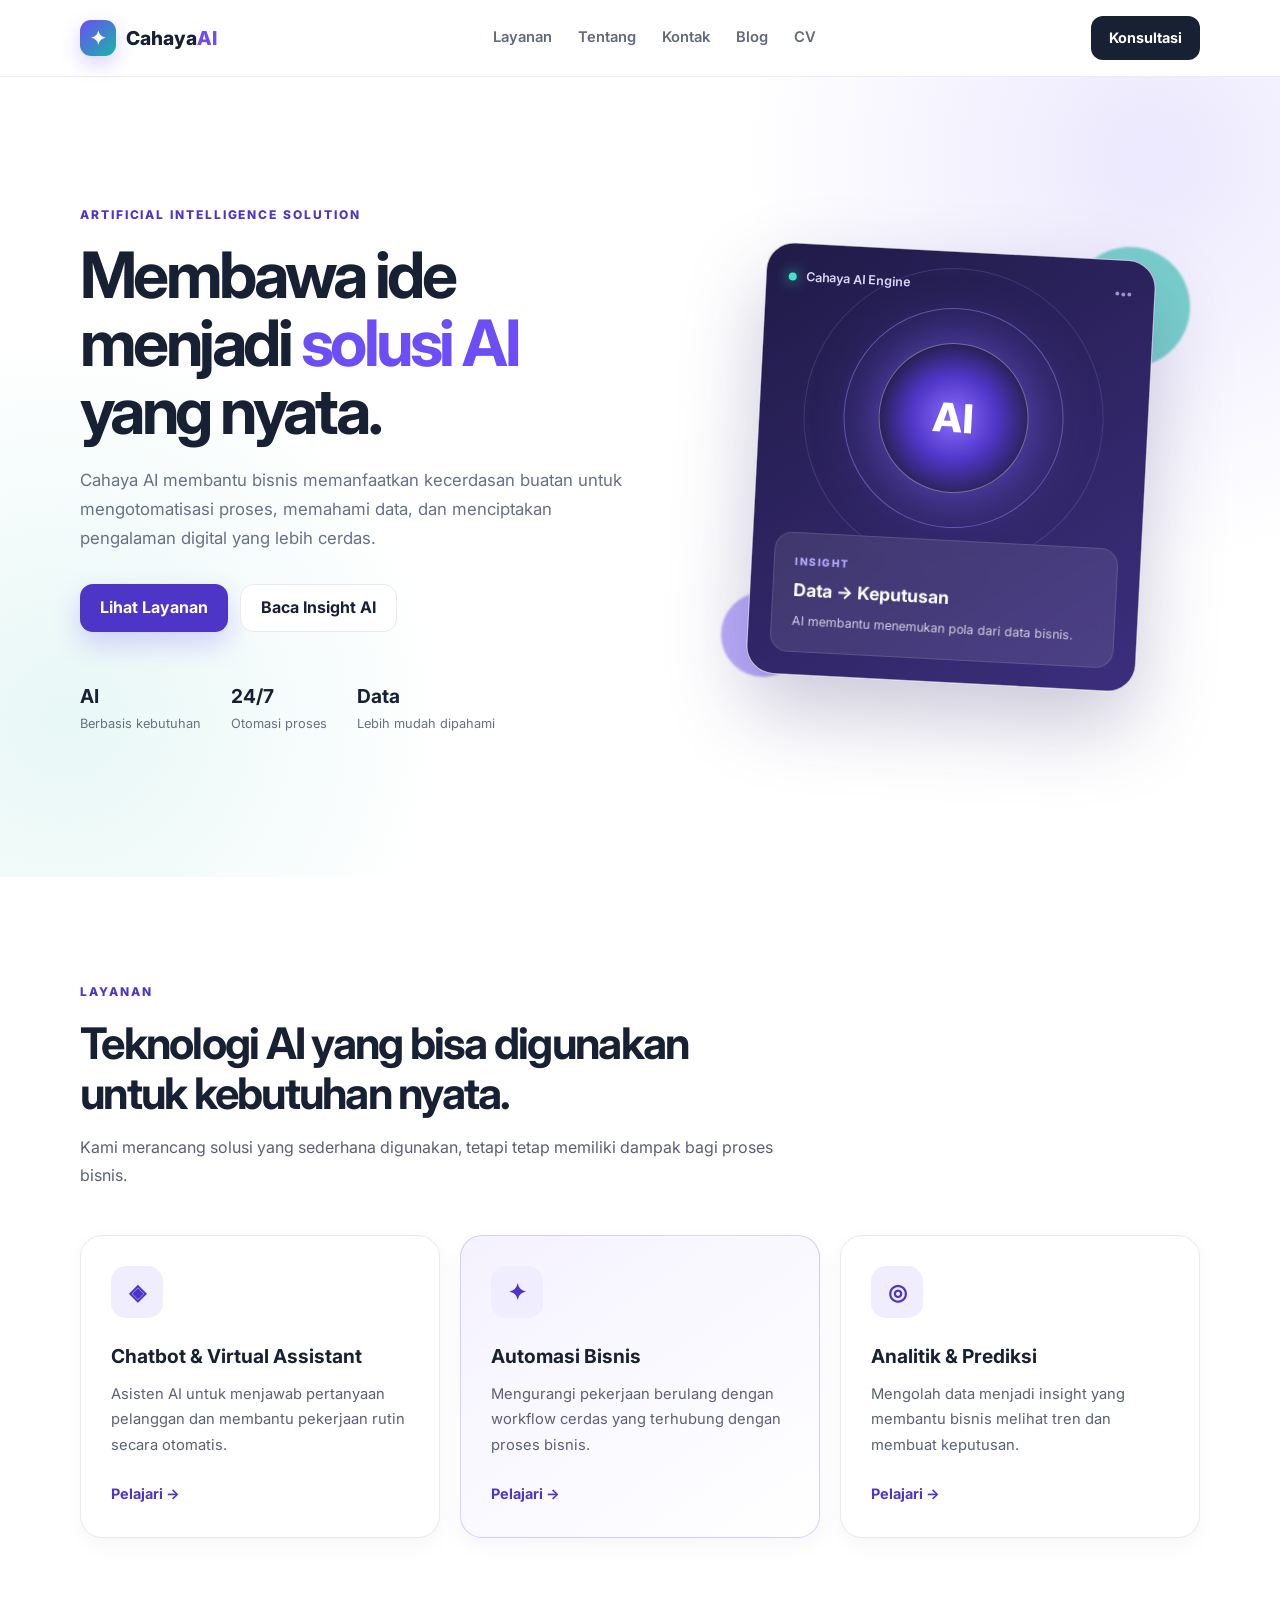
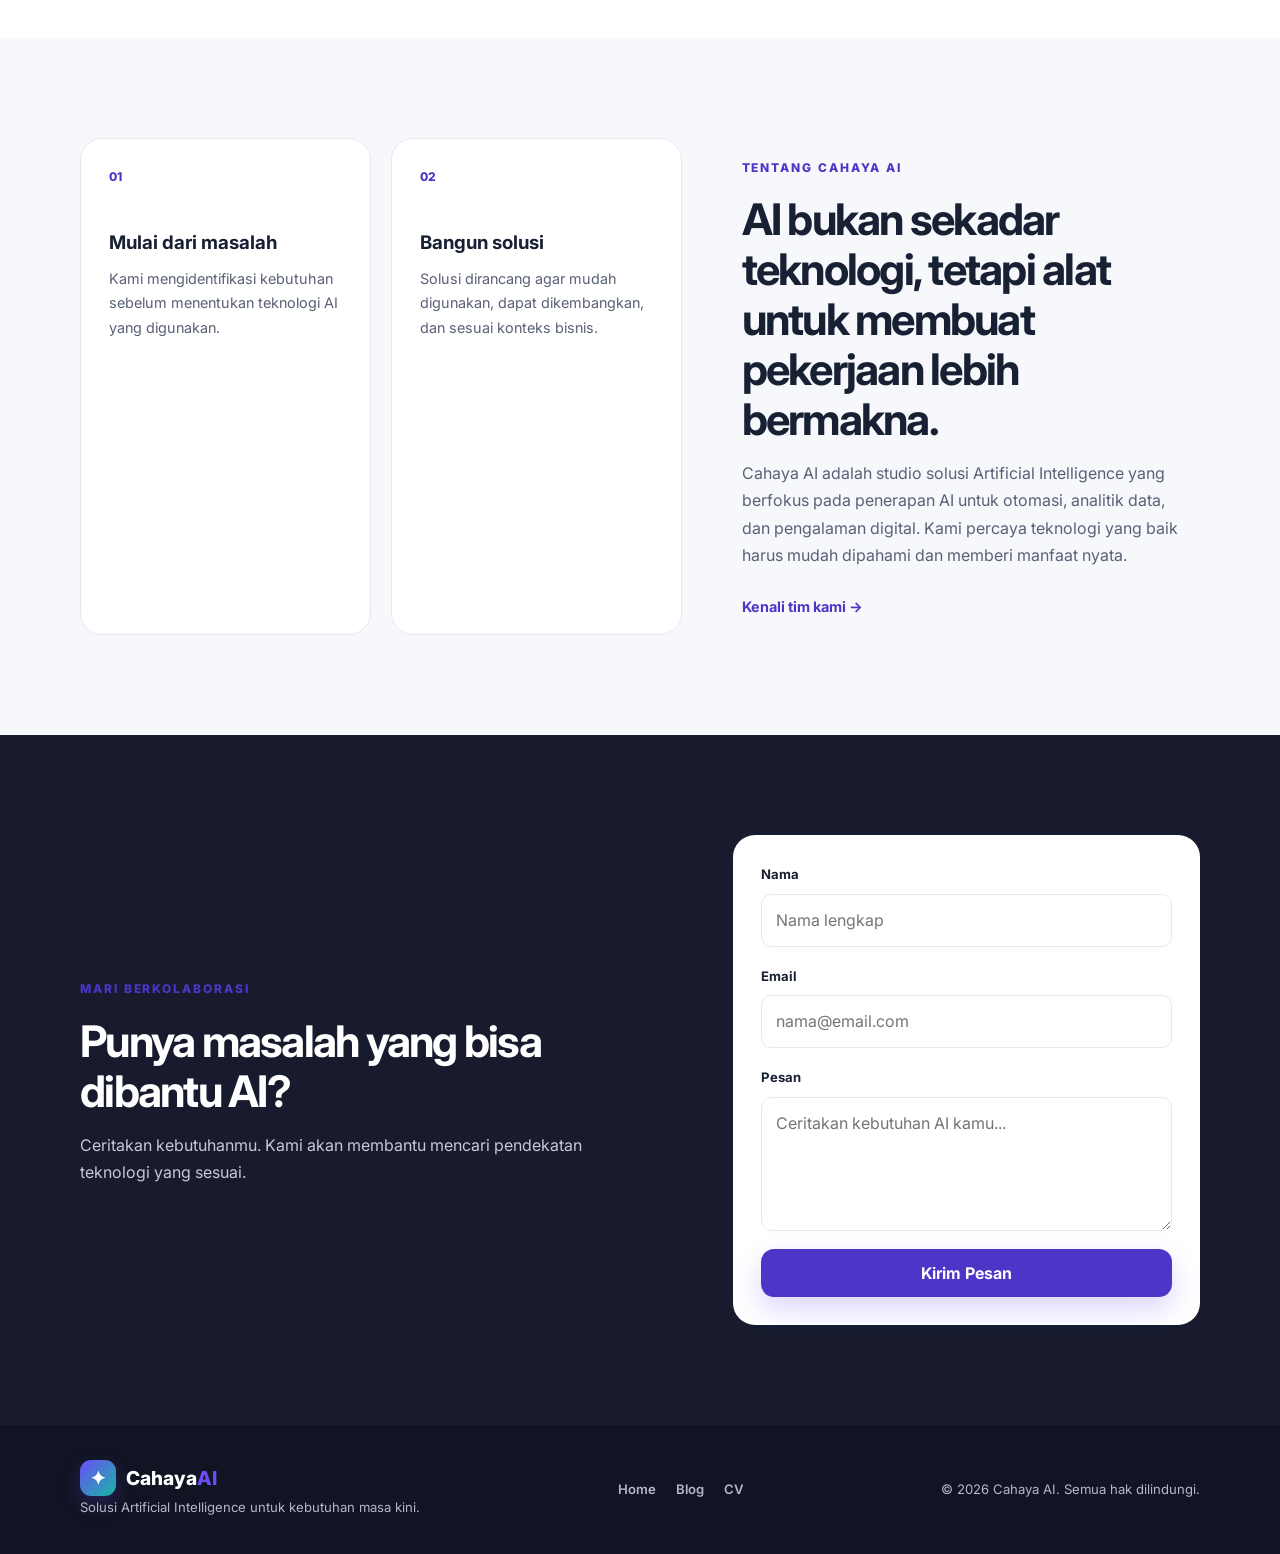
==== commit edcd8495: "." ====
--- a/index.html
+++ b/index.html
@@ -1,194 +1,450 @@
 <!DOCTYPE html>
 <html lang="id">
+
 <head>
-    <meta charset="UTF-8">
-    <meta name="viewport" content="width=device-width, initial-scale=1.0">
-    <meta name="description" content="Cahaya AI - Jasa Artificial Intelligence untuk membantu bisnis berkembang melalui teknologi AI.">
-    <title>Cahaya AI | Solusi Artificial Intelligence</title>
-
-    <link rel="preconnect" href="https://fonts.googleapis.com">
-    <link rel="preconnect" href="https://fonts.gstatic.com" crossorigin>
-    <link href="https://fonts.googleapis.com/css2?family=Inter:wght@400;500;600;700;800&display=swap" rel="stylesheet">
-
-    <link rel="stylesheet" href="assets/css/style.css">
+    <meta charset="UTF-8">
+    <meta name="viewport" content="width=device-width, initial-scale=1.0">
+    <meta
+        name="description"
+        content="Cahaya AI - Jasa Artificial Intelligence untuk membantu bisnis berkembang melalui teknologi AI."
+    >
+
+    <title>Cahaya AI | Solusi Artificial Intelligence</title>
+
+    <link rel="preconnect" href="https://fonts.googleapis.com">
+    <link rel="preconnect" href="https://fonts.gstatic.com" crossorigin>
+
+    <link
+        href="https://fonts.googleapis.com/css2?family=Inter:wght@400;500;600;700;800&display=swap"
+        rel="stylesheet"
+    >
+
+    <link rel="stylesheet" href="assets/css/style.css">
 </head>
+
 <body>
-    <header class="site-header">
-        <nav class="navbar container" aria-label="Navigasi utama">
-            <a class="brand" href="index.html" aria-label="Cahaya AI">
-                <span class="brand-mark">✦</span>
-                <span>Cahaya<span class="brand-accent">AI</span></span>
-            </a>
-
-            <div class="nav-links">
-                <a href="#layanan">Layanan</a>
-                <a href="#tentang">Tentang</a>
-                <a href="#kontak">Kontak</a>
-                <a href="blog.html">Blog</a>
-                <a href="cv.html">CV</a>
-            </div>
-
-            <a class="nav-cta" href="#kontak">Konsultasi</a>
-        </nav>
-    </header>
-
-    <main>
-        <section class="hero">
-            <div class="container hero-grid">
-                <div class="hero-content">
-                    <span class="eyebrow">ARTIFICIAL INTELLIGENCE SOLUTION</span>
-                    <h1>Membawa ide menjadi <span>solusi AI</span> yang nyata.</h1>
-                    <p>
-                        Cahaya AI membantu bisnis memanfaatkan kecerdasan buatan untuk
-                        mengotomatisasi proses, memahami data, dan menciptakan pengalaman
-                        digital yang lebih cerdas.
-                    </p>
-
-                    <div class="hero-actions">
-                        <a class="button button-primary" href="#layanan">Lihat Layanan</a>
-                        <a class="button button-secondary" href="blog.html">Baca Insight AI</a>
-                    </div>
-
-                    <div class="hero-stats" aria-label="Keunggulan Cahaya AI">
-                        <div>
-                            <strong>AI</strong>
-                            <span>Berbasis kebutuhan</span>
-                        </div>
-                        <div>
-                            <strong>24/7</strong>
-                            <span>Otomasi proses</span>
-                        </div>
-                        <div>
-                            <strong>Data</strong>
-                            <span>Lebih mudah dipahami</span>
-                        </div>
-                    </div>
-                </div>
-
-                <div class="hero-visual" aria-label="Ilustrasi kecerdasan buatan">
-                    <div class="orb orb-one"></div>
-                    <div class="orb orb-two"></div>
-                    <div class="ai-panel">
-                        <div class="panel-top">
-                            <span class="status-dot"></span>
-                            <span>Cahaya AI Engine</span>
-                            <span class="panel-menu">•••</span>
-                        </div>
-                        <div class="ai-core">
-                            <div class="core-ring">
-                                <span>AI</span>
-                            </div>
-                            <div class="pulse pulse-one"></div>
-                            <div class="pulse pulse-two"></div>
-                        </div>
-                        <div class="insight-card">
-                            <span class="mini-label">INSIGHT</span>
-                            <strong>Data → Keputusan</strong>
-                            <p>AI membantu menemukan pola dari data bisnis.</p>
-                        </div>
-                    </div>
-                </div>
-            </div>
-        </section>
-
-        <section class="services section" id="layanan">
-            <div class="container">
-                <div class="section-heading">
-                    <span class="eyebrow">LAYANAN</span>
-                    <h2>Teknologi AI yang bisa digunakan untuk kebutuhan nyata.</h2>
-                    <p>Kami merancang solusi yang sederhana digunakan, tetapi tetap memiliki dampak bagi proses bisnis.</p>
-                </div>
-
-                <div class="service-grid">
-                    <article class="service-card">
-                        <div class="service-icon">◈</div>
-                        <h3>Chatbot & Virtual Assistant</h3>
-                        <p>Asisten AI untuk menjawab pertanyaan pelanggan dan membantu pekerjaan rutin secara otomatis.</p>
-                        <a href="#kontak">Pelajari →</a>
-                    </article>
-
-                    <article class="service-card featured-card">
-                        <div class="service-icon">✦</div>
-                        <h3>Automasi Bisnis</h3>
-                        <p>Mengurangi pekerjaan berulang dengan workflow cerdas yang terhubung dengan proses bisnis.</p>
-                        <a href="#kontak">Pelajari →</a>
-                    </article>
-
-                    <article class="service-card">
-                        <div class="service-icon">◎</div>
-                        <h3>Analitik & Prediksi</h3>
-                        <p>Mengolah data menjadi insight yang membantu bisnis melihat tren dan membuat keputusan.</p>
-                        <a href="#kontak">Pelajari →</a>
-                    </article>
-                </div>
-            </div>
-        </section>
-
-        <section class="about section" id="tentang">
-            <div class="container about-grid">
-                <div class="about-card">
-                    <span class="number">01</span>
-                    <h3>Mulai dari masalah</h3>
-                    <p>Kami mengidentifikasi kebutuhan sebelum menentukan teknologi AI yang digunakan.</p>
-                </div>
-                <div class="about-card">
-                    <span class="number">02</span>
-                    <h3>Bangun solusi</h3>
-                    <p>Solusi dirancang agar mudah digunakan, dapat dikembangkan, dan sesuai konteks bisnis.</p>
-                </div>
-                <div class="about-copy">
-                    <span class="eyebrow">TENTANG CAHAYA AI</span>
-                    <h2>AI bukan sekadar teknologi, tetapi alat untuk membuat pekerjaan lebih bermakna.</h2>
-                    <p>
-                        Cahaya AI adalah studio solusi Artificial Intelligence yang berfokus
-                        pada penerapan AI untuk otomasi, analitik data, dan pengalaman digital.
-                        Kami percaya teknologi yang baik harus mudah dipahami dan memberi manfaat nyata.
-                    </p>
-                    <a class="text-link" href="cv.html">Kenali tim kami →</a>
-                </div>
-            </div>
-        </section>
-
-        <section class="contact section" id="kontak">
-            <div class="container contact-box">
-                <div>
-                    <span class="eyebrow">MARI BERKOLABORASI</span>
-                    <h2>Punya masalah yang bisa dibantu AI?</h2>
-                    <p>Ceritakan kebutuhanmu. Kami akan membantu mencari pendekatan teknologi yang sesuai.</p>
-                </div>
-
-                <form class="contact-form" action="#" method="post">
-                    <label for="name">Nama</label>
-                    <input id="name" name="name" type="text" placeholder="Nama lengkap" required>
-
-                    <label for="email">Email</label>
-                    <input id="email" name="email" type="email" placeholder="nama@email.com" required>
-
-                    <label for="message">Pesan</label>
-                    <textarea id="message" name="message" rows="4" placeholder="Ceritakan kebutuhan AI kamu..." required></textarea>
-
-                    <button class="button button-primary" type="submit">Kirim Pesan</button>
-                </form>
-            </div>
-        </section>
-    </main>
-
-    <footer class="site-footer">
-        <div class="container footer-content">
-            <div>
-                <a class="brand" href="index.html">
-                    <span class="brand-mark">✦</span>
-                    <span>Cahaya<span class="brand-accent">AI</span></span>
-                </a>
-                <p>Solusi Artificial Intelligence untuk kebutuhan masa kini.</p>
-            </div>
-            <div class="footer-links">
-                <a href="index.html">Home</a>
-                <a href="blog.html">Blog</a>
-                <a href="cv.html">CV</a>
-            </div>
-            <p>© 2026 Cahaya AI. Semua hak dilindungi.</p>
-        </div>
-    </footer>
+
+    <header class="site-header">
+        <nav class="navbar container" aria-label="Navigasi utama">
+
+            <a class="brand" href="index.html" aria-label="Cahaya AI - Halaman Utama">
+                <span class="brand-mark" aria-hidden="true">✦</span>
+                <span>
+                    Cahaya<span class="brand-accent">AI</span>
+                </span>
+            </a>
+
+            <div class="nav-links">
+                <a href="#layanan">Layanan</a>
+                <a href="#tentang">Tentang</a>
+                <a href="#kontak">Kontak</a>
+                <a href="blog.html">Blog</a>
+                <a href="cv.html">CV</a>
+            </div>
+
+            <a class="nav-cta" href="#kontak">
+                Konsultasi
+            </a>
+
+        </nav>
+    </header>
+
+    <main>
+
+        <section class="hero" aria-labelledby="hero-title">
+
+            <div class="container hero-grid">
+
+                <div class="hero-content">
+
+                    <span class="eyebrow">
+                        ARTIFICIAL INTELLIGENCE SOLUTION
+                    </span>
+
+                    <h1 id="hero-title">
+                        Membawa ide menjadi <span>solusi AI</span> yang nyata.
+                    </h1>
+
+                    <p>
+                        Cahaya AI membantu bisnis memanfaatkan kecerdasan buatan untuk
+                        mengotomatisasi proses, memahami data, dan menciptakan pengalaman
+                        digital yang lebih cerdas.
+                    </p>
+
+                    <div class="hero-actions">
+                        <a class="button button-primary" href="#layanan">
+                            Lihat Layanan
+                        </a>
+
+                        <a class="button button-secondary" href="blog.html">
+                            Baca Insight AI
+                        </a>
+                    </div>
+
+                    <div class="hero-stats" aria-label="Keunggulan Cahaya AI">
+
+                        <div>
+                            <strong>AI</strong>
+                            <span>Berbasis kebutuhan</span>
+                        </div>
+
+                        <div>
+                            <strong>24/7</strong>
+                            <span>Otomasi proses</span>
+                        </div>
+
+                        <div>
+                            <strong>Data</strong>
+                            <span>Lebih mudah dipahami</span>
+                        </div>
+
+                    </div>
+
+                </div>
+
+                <div
+                    class="hero-visual"
+                    aria-label="Ilustrasi kecerdasan buatan"
+                    role="img"
+                >
+
+                    <div class="orb orb-one" aria-hidden="true"></div>
+                    <div class="orb orb-two" aria-hidden="true"></div>
+
+                    <div class="ai-panel">
+
+                        <div class="panel-top">
+                            <span class="status-dot" aria-hidden="true"></span>
+                            <span>Cahaya AI Engine</span>
+                            <span class="panel-menu" aria-hidden="true">•••</span>
+                        </div>
+
+                        <div class="ai-core" aria-hidden="true">
+
+                            <div class="core-ring">
+                                <span>AI</span>
+                            </div>
+
+                            <div class="pulse pulse-one"></div>
+                            <div class="pulse pulse-two"></div>
+
+                        </div>
+
+                        <div class="insight-card">
+
+                            <span class="mini-label">
+                                INSIGHT
+                            </span>
+
+                            <strong>
+                                Data → Keputusan
+                            </strong>
+
+                            <p>
+                                AI membantu menemukan pola dari data bisnis.
+                            </p>
+
+                        </div>
+
+                    </div>
+
+                </div>
+
+            </div>
+
+        </section>
+
+        <section
+            class="services section"
+            id="layanan"
+            aria-labelledby="services-title"
+        >
+
+            <div class="container">
+
+                <div class="section-heading">
+
+                    <span class="eyebrow">
+                        LAYANAN
+                    </span>
+
+                    <h2 id="services-title">
+                        Teknologi AI yang bisa digunakan untuk kebutuhan nyata.
+                    </h2>
+
+                    <p>
+                        Kami merancang solusi yang sederhana digunakan, tetapi tetap
+                        memiliki dampak bagi proses bisnis.
+                    </p>
+
+                </div>
+
+                <div class="service-grid">
+
+                    <article class="service-card">
+
+                        <div class="service-icon" aria-hidden="true">
+                            ◈
+                        </div>
+
+                        <h3>
+                            Chatbot &amp; Virtual Assistant
+                        </h3>
+
+                        <p>
+                            Asisten AI untuk menjawab pertanyaan pelanggan dan membantu
+                            pekerjaan rutin secara otomatis.
+                        </p>
+
+                        <a href="#kontak" aria-label="Pelajari Chatbot dan Virtual Assistant">
+                            Pelajari →
+                        </a>
+
+                    </article>
+
+                    <article class="service-card featured-card">
+
+                        <div class="service-icon" aria-hidden="true">
+                            ✦
+                        </div>
+
+                        <h3>
+                            Automasi Bisnis
+                        </h3>
+
+                        <p>
+                            Mengurangi pekerjaan berulang dengan workflow cerdas yang
+                            terhubung dengan proses bisnis.
+                        </p>
+
+                        <a href="#kontak" aria-label="Pelajari Automasi Bisnis">
+                            Pelajari →
+                        </a>
+
+                    </article>
+
+                    <article class="service-card">
+
+                        <div class="service-icon" aria-hidden="true">
+                            ◎
+                        </div>
+
+                        <h3>
+                            Analitik &amp; Prediksi
+                        </h3>
+
+                        <p>
+                            Mengolah data menjadi insight yang membantu bisnis melihat
+                            tren dan membuat keputusan.
+                        </p>
+
+                        <a href="#kontak" aria-label="Pelajari Analitik dan Prediksi">
+                            Pelajari →
+                        </a>
+
+                    </article>
+
+                </div>
+
+            </div>
+
+        </section>
+
+        <section
+            class="about section"
+            id="tentang"
+            aria-labelledby="about-title"
+        >
+
+            <div class="container about-grid">
+
+                <div class="about-card">
+
+                    <span class="number" aria-hidden="true">
+                        01
+                    </span>
+
+                    <h3>
+                        Mulai dari masalah
+                    </h3>
+
+                    <p>
+                        Kami mengidentifikasi kebutuhan sebelum menentukan teknologi
+                        AI yang digunakan.
+                    </p>
+
+                </div>
+
+                <div class="about-card">
+
+                    <span class="number" aria-hidden="true">
+                        02
+                    </span>
+
+                    <h3>
+                        Bangun solusi
+                    </h3>
+
+                    <p>
+                        Solusi dirancang agar mudah digunakan, dapat dikembangkan,
+                        dan sesuai konteks bisnis.
+                    </p>
+
+                </div>
+
+                <div class="about-copy">
+
+                    <span class="eyebrow">
+                        TENTANG CAHAYA AI
+                    </span>
+
+                    <h2 id="about-title">
+                        AI bukan sekadar teknologi, tetapi alat untuk membuat pekerjaan
+                        lebih bermakna.
+                    </h2>
+
+                    <p>
+                        Cahaya AI adalah studio solusi Artificial Intelligence yang
+                        berfokus pada penerapan AI untuk otomasi, analitik data, dan
+                        pengalaman digital. Kami percaya teknologi yang baik harus
+                        mudah dipahami dan memberi manfaat nyata.
+                    </p>
+
+                    <a class="text-link" href="cv.html">
+                        Kenali tim kami →
+                    </a>
+
+                </div>
+
+            </div>
+
+        </section>
+
+        <section
+            class="contact section"
+            id="kontak"
+            aria-labelledby="contact-title"
+        >
+
+            <div class="container contact-box">
+
+                <div>
+
+                    <span class="eyebrow">
+                        MARI BERKOLABORASI
+                    </span>
+
+                    <h2 id="contact-title">
+                        Punya masalah yang bisa dibantu AI?
+                    </h2>
+
+                    <p>
+                        Ceritakan kebutuhanmu. Kami akan membantu mencari pendekatan
+                        teknologi yang sesuai.
+                    </p>
+
+                </div>
+
+                <form
+                    class="contact-form"
+                    action="#"
+                    method="post"
+                    aria-label="Formulir kontak Cahaya AI"
+                >
+
+                    <label for="name">
+                        Nama
+                    </label>
+
+                    <input
+                        id="name"
+                        name="name"
+                        type="text"
+                        placeholder="Nama lengkap"
+                        autocomplete="name"
+                        required
+                    >
+
+                    <label for="email">
+                        Email
+                    </label>
+
+                    <input
+                        id="email"
+                        name="email"
+                        type="email"
+                        placeholder="nama@email.com"
+                        autocomplete="email"
+                        required
+                    >
+
+                    <label for="message">
+                        Pesan
+                    </label>
+
+                    <textarea
+                        id="message"
+                        name="message"
+                        rows="4"
+                        placeholder="Ceritakan kebutuhan AI kamu..."
+                        autocomplete="off"
+                        required
+                    ></textarea>
+
+                    <button
+                        class="button button-primary"
+                        type="submit"
+                    >
+                        Kirim Pesan
+                    </button>
+
+                </form>
+
+            </div>
+
+        </section>
+
+    </main>
+
+    <footer class="site-footer">
+
+        <div class="container footer-content">
+
+            <div>
+
+                <a
+                    class="brand"
+                    href="index.html"
+                    aria-label="Cahaya AI - Halaman Utama"
+                >
+                    <span class="brand-mark" aria-hidden="true">
+                        ✦
+                    </span>
+
+                    <span>
+                        Cahaya<span class="brand-accent">AI</span>
+                    </span>
+                </a>
+
+                <p>
+                    Solusi Artificial Intelligence untuk kebutuhan masa kini.
+                </p>
+
+            </div>
+
+            <div class="footer-links" aria-label="Navigasi footer">
+                <a href="index.html">Home</a>
+                <a href="blog.html">Blog</a>
+                <a href="cv.html">CV</a>
+            </div>
+
+            <p>
+                © 2026 Cahaya AI. Semua hak dilindungi.
+            </p>
+
+        </div>
+
+    </footer>
+
 </body>
-</html>
+</html>
--- a/assets/css/style.css
+++ b/assets/css/style.css
@@ -1,631 +1,711 @@
 /* =========================================================
-   CAHAYA AI - External CSS
-   Landing page menggunakan CSS murni tanpa framework.
-   ========================================================= */
+   CAHAYA AI - External CSS
+   Landing page menggunakan CSS murni tanpa framework.
+   ========================================================= */
 
 :root {
-    --primary: #6c4df6;
-    --primary-dark: #4d35c7;
-    --secondary: #17b7a5;
-    --dark: #182033;
-    --text: #596176;
-    --light: #f7f8fc;
-    --white: #ffffff;
-    --border: #e7e9f1;
-    --shadow: 0 20px 60px rgba(40, 32, 90, 0.12);
-    --radius: 22px;
+    --primary: #6c4df6;
+    --primary-dark: #4d35c7;
+    --secondary: #17b7a5;
+    --dark: #182033;
+    --text: #596176;
+    --light: #f7f8fc;
+    --white: #ffffff;
+    --border: #e7e9f1;
+    --shadow: 0 20px 60px rgba(40, 32, 90, 0.12);
+    --radius: 22px;
 }
 
 * {
-    box-sizing: border-box;
-    margin: 0;
-    padding: 0;
+    box-sizing: border-box;
+    margin: 0;
+    padding: 0;
 }
 
 html {
-    scroll-behavior: smooth;
+    scroll-behavior: smooth;
 }
 
 body {
-    font-family: "Inter", sans-serif;
-    color: var(--text);
-    background: var(--white);
-    line-height: 1.7;
+    font-family: "Inter", sans-serif;
+    color: var(--text);
+    background: var(--white);
+    line-height: 1.7;
 }
 
 a {
-    color: inherit;
-    text-decoration: none;
+    color: inherit;
+    text-decoration: none;
 }
 
 .container {
-    width: min(1120px, 92%);
-    margin-inline: auto;
-}
+    width: min(1120px, 92%);
+    margin-inline: auto;
+}
+
+/* =========================
+   HEADER & NAVIGATION
+   ========================= */
 
 .site-header {
-    position: sticky;
-    top: 0;
-    z-index: 100;
-    background: rgba(255, 255, 255, 0.92);
-    border-bottom: 1px solid rgba(231, 233, 241, 0.8);
-    backdrop-filter: blur(12px);
+    position: sticky;
+    top: 0;
+    z-index: 100;
+    background: rgba(255, 255, 255, 0.92);
+    border-bottom: 1px solid rgba(231, 233, 241, 0.8);
+    backdrop-filter: blur(12px);
 }
 
 .navbar {
-    min-height: 76px;
-    display: flex;
-    align-items: center;
-    justify-content: space-between;
-    gap: 24px;
+    min-height: 76px;
+    display: flex;
+    align-items: center;
+    justify-content: space-between;
+    gap: 24px;
 }
 
 .brand {
-    display: inline-flex;
-    align-items: center;
-    gap: 10px;
-    color: var(--dark);
-    font-size: 1.2rem;
-    font-weight: 800;
+    display: inline-flex;
+    align-items: center;
+    gap: 10px;
+    color: var(--dark);
+    font-size: 1.2rem;
+    font-weight: 800;
 }
 
 .brand-mark {
-    width: 36px;
-    height: 36px;
-    display: grid;
-    place-items: center;
-    color: white;
-    background: linear-gradient(135deg, var(--primary), var(--secondary));
-    border-radius: 11px;
-    box-shadow: 0 8px 20px rgba(108, 77, 246, 0.25);
+    width: 36px;
+    height: 36px;
+    display: grid;
+    place-items: center;
+    color: white;
+    background: linear-gradient(135deg, var(--primary), var(--secondary));
+    border-radius: 11px;
+    box-shadow: 0 8px 20px rgba(108, 77, 246, 0.25);
 }
 
 .brand-accent {
-    color: var(--primary);
+    color: var(--primary);
 }
 
 .nav-links {
-    display: flex;
-    align-items: center;
-    gap: 26px;
-    font-size: 0.92rem;
-    font-weight: 600;
-    color: #62697b;
+    display: flex;
+    align-items: center;
+    gap: 26px;
+    font-size: 0.92rem;
+    font-weight: 600;
+    color: #62697b;
 }
 
 .nav-links a,
 .footer-links a {
-    transition: color 0.2s ease;
+    transition: color 0.2s ease;
 }
 
 .nav-links a:hover,
 .footer-links a:hover {
-    color: var(--primary);
+    color: var(--primary);
 }
 
 .nav-cta {
-    padding: 10px 18px;
-    color: white;
-    background: var(--dark);
-    border-radius: 12px;
-    font-size: 0.9rem;
-    font-weight: 700;
-    transition: transform 0.2s ease, background 0.2s ease;
+    padding: 10px 18px;
+    color: white;
+    background: var(--dark);
+    border-radius: 12px;
+    font-size: 0.9rem;
+    font-weight: 700;
+    transition: transform 0.2s ease, background 0.2s ease;
 }
 
 .nav-cta:hover {
-    transform: translateY(-2px);
-    background: var(--primary);
-}
+    transform: translateY(-2px);
+    background: var(--primary);
+}
+
+/* =========================
+   ACCESSIBILITY
+   ========================= */
+
+a:focus-visible,
+button:focus-visible,
+input:focus-visible,
+textarea:focus-visible {
+    outline: 3px solid rgba(108, 77, 246, 0.45);
+    outline-offset: 3px;
+}
+
+@media (prefers-reduced-motion: reduce) {
+    html {
+        scroll-behavior: auto;
+    }
+
+    *,
+    *::before,
+    *::after {
+        scroll-behavior: auto !important;
+        transition-duration: 0.01ms !important;
+        animation-duration: 0.01ms !important;
+        animation-iteration-count: 1 !important;
+    }
+}
+
+/* =========================
+   HERO
+   ========================= */
 
 .hero {
-    overflow: hidden;
-    padding: 90px 0 110px;
-    background:
-        radial-gradient(circle at 90% 10%, rgba(108, 77, 246, 0.13), transparent 30%),
-        radial-gradient(circle at 5% 80%, rgba(23, 183, 165, 0.10), transparent 28%);
+    overflow: hidden;
+    padding: 90px 0 110px;
+    background:
+        radial-gradient(
+            circle at 90% 10%,
+            rgba(108, 77, 246, 0.13),
+            transparent 30%
+        ),
+        radial-gradient(
+            circle at 5% 80%,
+            rgba(23, 183, 165, 0.10),
+            transparent 28%
+        );
 }
 
 .hero-grid {
-    min-height: 600px;
-    display: grid;
-    grid-template-columns: 1.05fr 0.95fr;
-    align-items: center;
-    gap: 70px;
+    min-height: 600px;
+    display: grid;
+    grid-template-columns: 1.05fr 0.95fr;
+    align-items: center;
+    gap: 70px;
 }
 
 .eyebrow {
-    display: inline-block;
-    margin-bottom: 16px;
-    color: var(--primary);
-    font-size: 0.75rem;
-    font-weight: 800;
-    letter-spacing: 0.16em;
+    display: inline-block;
+    margin-bottom: 16px;
+    color: var(--primary-dark);
+    font-size: 0.75rem;
+    font-weight: 800;
+    letter-spacing: 0.16em;
 }
 
 .hero h1 {
-    max-width: 680px;
-    margin-bottom: 22px;
-    color: var(--dark);
-    font-size: clamp(2.8rem, 5vw, 5rem);
-    line-height: 1.06;
-    letter-spacing: -0.055em;
+    max-width: 680px;
+    margin-bottom: 22px;
+    color: var(--dark);
+    font-size: clamp(2.8rem, 5vw, 5rem);
+    line-height: 1.06;
+    letter-spacing: -0.055em;
 }
 
 .hero h1 span {
-    color: var(--primary);
+    color: var(--primary);
 }
 
 .hero-content > p {
-    max-width: 620px;
-    margin-bottom: 32px;
-    font-size: 1.05rem;
-    color: #687086;
+    max-width: 620px;
+    margin-bottom: 32px;
+    font-size: 1.05rem;
+    color: #687086;
 }
 
 .hero-actions {
-    display: flex;
-    flex-wrap: wrap;
-    gap: 12px;
+    display: flex;
+    flex-wrap: wrap;
+    gap: 12px;
 }
 
 .button {
-    display: inline-flex;
-    justify-content: center;
-    align-items: center;
-    min-height: 48px;
-    padding: 0 20px;
-    border: 0;
-    border-radius: 13px;
-    font: inherit;
-    font-weight: 700;
-    cursor: pointer;
-    transition: transform 0.2s ease, box-shadow 0.2s ease, background 0.2s ease;
+    display: inline-flex;
+    justify-content: center;
+    align-items: center;
+    min-height: 48px;
+    padding: 0 20px;
+    border: 0;
+    border-radius: 13px;
+    font: inherit;
+    font-weight: 700;
+    cursor: pointer;
+    transition:
+        transform 0.2s ease,
+        box-shadow 0.2s ease,
+        background 0.2s ease;
 }
 
 .button:hover {
-    transform: translateY(-2px);
+    transform: translateY(-2px);
 }
 
 .button-primary {
-    color: white;
-    background: var(--primary);
-    box-shadow: 0 12px 28px rgba(108, 77, 246, 0.24);
+    color: white;
+    background: var(--primary-dark);
+    box-shadow: 0 12px 28px rgba(108, 77, 246, 0.24);
 }
 
 .button-primary:hover {
-    background: var(--primary-dark);
+    background: #3f2aa8;
 }
 
 .button-secondary {
-    color: var(--dark);
-    background: white;
-    border: 1px solid var(--border);
+    color: var(--dark);
+    background: white;
+    border: 1px solid var(--border);
 }
 
 .hero-stats {
-    display: flex;
-    flex-wrap: wrap;
-    gap: 30px;
-    margin-top: 48px;
+    display: flex;
+    flex-wrap: wrap;
+    gap: 30px;
+    margin-top: 48px;
 }
 
 .hero-stats div {
-    display: flex;
-    flex-direction: column;
+    display: flex;
+    flex-direction: column;
 }
 
 .hero-stats strong {
-    color: var(--dark);
-    font-size: 1.2rem;
+    color: var(--dark);
+    font-size: 1.2rem;
 }
 
 .hero-stats span {
-    font-size: 0.8rem;
-    color: #8a90a0;
-}
+    font-size: 0.8rem;
+    color: #697082;
+}
+
+/* =========================
+   AI VISUAL
+   ========================= */
 
 .hero-visual {
-    min-height: 500px;
-    position: relative;
-    display: grid;
-    place-items: center;
+    min-height: 500px;
+    position: relative;
+    display: grid;
+    place-items: center;
 }
 
 .ai-panel {
-    width: min(390px, 90%);
-    min-height: 420px;
-    position: relative;
-    z-index: 2;
-    padding: 22px;
-    overflow: hidden;
-    border: 1px solid rgba(255,255,255,0.7);
-    border-radius: 28px;
-    background: linear-gradient(145deg, #201b48, #3c2e7d);
-    box-shadow: 0 35px 80px rgba(47, 35, 105, 0.25);
-    transform: rotate(3deg);
+    width: min(390px, 90%);
+    min-height: 420px;
+    position: relative;
+    z-index: 2;
+    padding: 22px;
+    overflow: hidden;
+    border: 1px solid rgba(255, 255, 255, 0.7);
+    border-radius: 28px;
+    background: linear-gradient(145deg, #201b48, #3c2e7d);
+    box-shadow: 0 35px 80px rgba(47, 35, 105, 0.25);
+    transform: rotate(3deg);
 }
 
 .panel-top {
-    display: flex;
-    align-items: center;
-    gap: 9px;
-    color: #d9d6f7;
-    font-size: 0.78rem;
-    font-weight: 600;
+    display: flex;
+    align-items: center;
+    gap: 9px;
+    color: #d9d6f7;
+    font-size: 0.78rem;
+    font-weight: 600;
 }
 
 .status-dot {
-    width: 8px;
-    height: 8px;
-    border-radius: 50%;
-    background: #42e6c2;
-    box-shadow: 0 0 14px #42e6c2;
+    width: 8px;
+    height: 8px;
+    border-radius: 50%;
+    background: #42e6c2;
+    box-shadow: 0 0 14px #42e6c2;
 }
 
 .panel-menu {
-    margin-left: auto;
-    opacity: 0.65;
+    margin-left: auto;
+    opacity: 0.65;
 }
 
 .ai-core {
-    height: 245px;
-    display: grid;
-    place-items: center;
-    position: relative;
+    height: 245px;
+    display: grid;
+    place-items: center;
+    position: relative;
 }
 
 .core-ring {
-    width: 150px;
-    height: 150px;
-    display: grid;
-    place-items: center;
-    border: 1px solid rgba(255,255,255,0.35);
-    border-radius: 50%;
-    box-shadow: 0 0 60px rgba(122, 96, 255, 0.7);
-    background: radial-gradient(circle, #8a6dff 0%, #5137c9 40%, transparent 70%);
+    width: 150px;
+    height: 150px;
+    display: grid;
+    place-items: center;
+    border: 1px solid rgba(255, 255, 255, 0.35);
+    border-radius: 50%;
+    box-shadow: 0 0 60px rgba(122, 96, 255, 0.7);
+    background: radial-gradient(
+        circle,
+        #8a6dff 0%,
+        #5137c9 40%,
+        transparent 70%
+    );
 }
 
 .core-ring span {
-    color: white;
-    font-size: 2.5rem;
-    font-weight: 800;
+    color: white;
+    font-size: 2.5rem;
+    font-weight: 800;
 }
 
 .pulse {
-    position: absolute;
-    border: 1px solid rgba(157, 143, 255, 0.45);
-    border-radius: 50%;
+    position: absolute;
+    border: 1px solid rgba(157, 143, 255, 0.45);
+    border-radius: 50%;
 }
 
 .pulse-one {
-    width: 220px;
-    height: 220px;
+    width: 220px;
+    height: 220px;
 }
 
 .pulse-two {
-    width: 300px;
-    height: 300px;
-    opacity: 0.45;
+    width: 300px;
+    height: 300px;
+    opacity: 0.45;
 }
 
 .insight-card {
-    padding: 20px;
-    border: 1px solid rgba(255,255,255,0.12);
-    border-radius: 18px;
-    background: rgba(255,255,255,0.09);
-    color: white;
-    backdrop-filter: blur(10px);
+    padding: 20px;
+    border: 1px solid rgba(255, 255, 255, 0.12);
+    border-radius: 18px;
+    background: rgba(255, 255, 255, 0.09);
+    color: white;
+    backdrop-filter: blur(10px);
 }
 
 .mini-label {
-    display: block;
-    margin-bottom: 4px;
-    color: #9f94ff;
-    font-size: 0.65rem;
-    font-weight: 800;
-    letter-spacing: 0.15em;
+    display: block;
+    margin-bottom: 4px;
+    color: #b5adff;
+    font-size: 0.65rem;
+    font-weight: 800;
+    letter-spacing: 0.15em;
 }
 
 .insight-card strong {
-    display: block;
-    font-size: 1.1rem;
+    display: block;
+    font-size: 1.1rem;
 }
 
 .insight-card p {
-    margin-top: 5px;
-    color: #c9c7db;
-    font-size: 0.78rem;
+    margin-top: 5px;
+    color: #d2d0df;
+    font-size: 0.78rem;
 }
 
 .orb {
-    position: absolute;
-    border-radius: 50%;
-    filter: blur(1px);
+    position: absolute;
+    border-radius: 50%;
+    filter: blur(1px);
 }
 
 .orb-one {
-    width: 120px;
-    height: 120px;
-    top: 30px;
-    right: 10px;
-    background: rgba(23, 183, 165, 0.55);
+    width: 120px;
+    height: 120px;
+    top: 30px;
+    right: 10px;
+    background: rgba(23, 183, 165, 0.55);
 }
 
 .orb-two {
-    width: 85px;
-    height: 85px;
-    bottom: 40px;
-    left: 20px;
-    background: rgba(108, 77, 246, 0.45);
-}
+    width: 85px;
+    height: 85px;
+    bottom: 40px;
+    left: 20px;
+    background: rgba(108, 77, 246, 0.45);
+}
+
+/* =========================
+   SECTIONS
+   ========================= */
 
 .section {
-    padding: 100px 0;
+    padding: 100px 0;
 }
 
 .section-heading {
-    max-width: 700px;
-    margin-bottom: 46px;
+    max-width: 700px;
+    margin-bottom: 46px;
 }
 
 .section-heading h2,
 .about-copy h2,
 .contact-box h2 {
-    margin-bottom: 16px;
-    color: var(--dark);
-    font-size: clamp(2rem, 3.4vw, 3.2rem);
-    line-height: 1.15;
-    letter-spacing: -0.04em;
-}
+    margin-bottom: 16px;
+    color: var(--dark);
+    font-size: clamp(2rem, 3.4vw, 3.2rem);
+    line-height: 1.15;
+    letter-spacing: -0.04em;
+}
+
+/* =========================
+   SERVICES
+   ========================= */
 
 .service-grid {
-    display: grid;
-    grid-template-columns: repeat(3, 1fr);
-    gap: 20px;
+    display: grid;
+    grid-template-columns: repeat(3, 1fr);
+    gap: 20px;
 }
 
 .service-card {
-    padding: 30px;
-    border: 1px solid var(--border);
-    border-radius: var(--radius);
-    background: white;
-    box-shadow: 0 8px 25px rgba(32, 38, 61, 0.04);
-    transition: transform 0.25s ease, box-shadow 0.25s ease;
+    padding: 30px;
+    border: 1px solid var(--border);
+    border-radius: var(--radius);
+    background: white;
+    box-shadow: 0 8px 25px rgba(32, 38, 61, 0.04);
+    transition: transform 0.25s ease, box-shadow 0.25s ease;
 }
 
 .service-card:hover {
-    transform: translateY(-7px);
-    box-shadow: var(--shadow);
+    transform: translateY(-7px);
+    box-shadow: var(--shadow);
 }
 
 .featured-card {
-    border-color: rgba(108, 77, 246, 0.25);
-    background: linear-gradient(145deg, #f5f2ff, #ffffff);
+    border-color: rgba(108, 77, 246, 0.25);
+    background: linear-gradient(145deg, #f5f2ff, #ffffff);
 }
 
 .service-icon {
-    width: 52px;
-    height: 52px;
-    display: grid;
-    place-items: center;
-    margin-bottom: 22px;
-    color: var(--primary);
-    background: #f0edff;
-    border-radius: 15px;
-    font-size: 1.4rem;
-    font-weight: 800;
+    width: 52px;
+    height: 52px;
+    display: grid;
+    place-items: center;
+    margin-bottom: 22px;
+    color: var(--primary-dark);
+    background: #f0edff;
+    border-radius: 15px;
+    font-size: 1.4rem;
+    font-weight: 800;
 }
 
 .service-card h3 {
-    margin-bottom: 10px;
-    color: var(--dark);
-    font-size: 1.2rem;
+    margin-bottom: 10px;
+    color: var(--dark);
+    font-size: 1.2rem;
 }
 
 .service-card p {
-    margin-bottom: 22px;
-    font-size: 0.92rem;
+    margin-bottom: 22px;
+    font-size: 0.92rem;
 }
 
 .service-card a,
 .text-link {
-    color: var(--primary);
-    font-weight: 700;
-    font-size: 0.9rem;
-}
+    color: var(--primary-dark);
+    font-weight: 700;
+    font-size: 0.9rem;
+}
+
+/* =========================
+   ABOUT
+   ========================= */
 
 .about {
-    background: var(--light);
+    background: var(--light);
 }
 
 .about-grid {
-    display: grid;
-    grid-template-columns: 0.7fr 0.7fr 1.2fr;
-    gap: 20px;
-    align-items: stretch;
+    display: grid;
+    grid-template-columns: 0.7fr 0.7fr 1.2fr;
+    gap: 20px;
+    align-items: stretch;
 }
 
 .about-card {
-    padding: 28px;
-    border-radius: var(--radius);
-    background: white;
-    border: 1px solid var(--border);
+    padding: 28px;
+    border-radius: var(--radius);
+    background: white;
+    border: 1px solid var(--border);
 }
 
 .number {
-    display: block;
-    margin-bottom: 40px;
-    color: var(--primary);
-    font-size: 0.75rem;
-    font-weight: 800;
+    display: block;
+    margin-bottom: 40px;
+    color: var(--primary-dark);
+    font-size: 0.75rem;
+    font-weight: 800;
 }
 
 .about-card h3 {
-    margin-bottom: 8px;
-    color: var(--dark);
+    margin-bottom: 8px;
+    color: var(--dark);
 }
 
 .about-card p {
-    font-size: 0.9rem;
+    font-size: 0.9rem;
 }
 
 .about-copy {
-    padding: 15px 10px 15px 40px;
+    padding: 15px 10px 15px 40px;
 }
 
 .about-copy p {
-    max-width: 580px;
-    margin-bottom: 24px;
-}
+    max-width: 580px;
+    margin-bottom: 24px;
+}
+
+/* =========================
+   CONTACT
+   ========================= */
 
 .contact {
-    background: #171b2d;
+    background: #171b2d;
 }
 
 .contact-box {
-    display: grid;
-    grid-template-columns: 1fr 0.8fr;
-    gap: 70px;
-    align-items: center;
+    display: grid;
+    grid-template-columns: 1fr 0.8fr;
+    gap: 70px;
+    align-items: center;
 }
 
 .contact-box h2,
 .contact-box > div > p {
-    color: white;
+    color: white;
 }
 
 .contact-box > div > p {
-    max-width: 560px;
-    color: #b5bac9;
+    max-width: 560px;
+    color: #c5c9d5;
 }
 
 .contact-form {
-    display: flex;
-    flex-direction: column;
-    gap: 8px;
-    padding: 28px;
-    border-radius: var(--radius);
-    background: white;
+    display: flex;
+    flex-direction: column;
+    gap: 8px;
+    padding: 28px;
+    border-radius: var(--radius);
+    background: white;
 }
 
 .contact-form label {
-    color: var(--dark);
-    font-size: 0.82rem;
-    font-weight: 700;
+    color: var(--dark);
+    font-size: 0.82rem;
+    font-weight: 700;
 }
 
 .contact-form input,
 .contact-form textarea {
-    width: 100%;
-    margin-bottom: 10px;
-    padding: 12px 14px;
-    border: 1px solid var(--border);
-    border-radius: 10px;
-    outline: none;
-    font: inherit;
-    resize: vertical;
+    width: 100%;
+    margin-bottom: 10px;
+    padding: 12px 14px;
+    border: 1px solid var(--border);
+    border-radius: 10px;
+    outline: none;
+    font: inherit;
+    resize: vertical;
 }
 
 .contact-form input:focus,
 .contact-form textarea:focus {
-    border-color: var(--primary);
-    box-shadow: 0 0 0 3px rgba(108, 77, 246, 0.1);
-}
+    border-color: var(--primary-dark);
+    box-shadow: 0 0 0 3px rgba(108, 77, 246, 0.1);
+}
+
+/* =========================
+   FOOTER
+   ========================= */
 
 .site-footer {
-    padding: 35px 0;
-    background: #111423;
-    color: #9da3b5;
+    padding: 35px 0;
+    background: #111423;
+    color: #b4b9c7;
 }
 
 .footer-content {
-    display: flex;
-    align-items: center;
-    justify-content: space-between;
-    gap: 25px;
-    flex-wrap: wrap;
+    display: flex;
+    align-items: center;
+    justify-content: space-between;
+    gap: 25px;
+    flex-wrap: wrap;
 }
 
 .footer-content .brand {
-    color: white;
+    color: white;
 }
 
 .footer-content p {
-    font-size: 0.82rem;
+    font-size: 0.82rem;
 }
 
 .footer-links {
-    display: flex;
-    gap: 20px;
-    font-size: 0.82rem;
-    font-weight: 600;
-}
-
-/* Responsive */
+    display: flex;
+    gap: 20px;
+    font-size: 0.82rem;
+    font-weight: 600;
+}
+
+/* =========================
+   RESPONSIVE
+   ========================= */
+
 @media (max-width: 900px) {
-    .hero-grid,
-    .contact-box {
-        grid-template-columns: 1fr;
-    }
-
-    .hero {
-        padding-top: 60px;
-    }
-
-    .hero-visual {
-        min-height: 430px;
-    }
-
-    .service-grid {
-        grid-template-columns: 1fr;
-    }
-
-    .about-grid {
-        grid-template-columns: 1fr 1fr;
-    }
-
-    .about-copy {
-        grid-column: 1 / -1;
-        padding: 30px 0 0;
-    }
+
+    .hero-grid,
+    .contact-box {
+        grid-template-columns: 1fr;
+    }
+
+    .hero {
+        padding-top: 60px;
+    }
+
+    .hero-visual {
+        min-height: 430px;
+    }
+
+    .service-grid {
+        grid-template-columns: 1fr;
+    }
+
+    .about-grid {
+        grid-template-columns: 1fr 1fr;
+    }
+
+    .about-copy {
+        grid-column: 1 / -1;
+        padding: 30px 0 0;
+    }
 }
 
 @media (max-width: 680px) {
-    .nav-links {
-        display: none;
-    }
-
-    .nav-cta {
-        padding: 9px 14px;
-    }
-
-    .hero h1 {
-        font-size: 2.65rem;
-    }
-
-    .hero-stats {
-        gap: 20px;
-    }
-
-    .section {
-        padding: 75px 0;
-    }
-
-    .about-grid {
-        grid-template-columns: 1fr;
-    }
-
-    .about-copy {
-        grid-column: auto;
-    }
-
-    .contact-box {
-        gap: 35px;
-    }
-
-    .footer-content {
-        align-items: flex-start;
-        flex-direction: column;
-    }
-}
+
+    .nav-links {
+        display: none;
+    }
+
+    .nav-cta {
+        padding: 9px 14px;
+    }
+
+    .hero h1 {
+        font-size: 2.65rem;
+    }
+
+    .hero-stats {
+        gap: 20px;
+    }
+
+    .section {
+        padding: 75px 0;
+    }
+
+    .about-grid {
+        grid-template-columns: 1fr;
+    }
+
+    .about-copy {
+        grid-column: auto;
+    }
+
+    .contact-box {
+        gap: 35px;
+    }
+
+    .footer-content {
+        align-items: flex-start;
+        flex-direction: column;
+    }
+}
